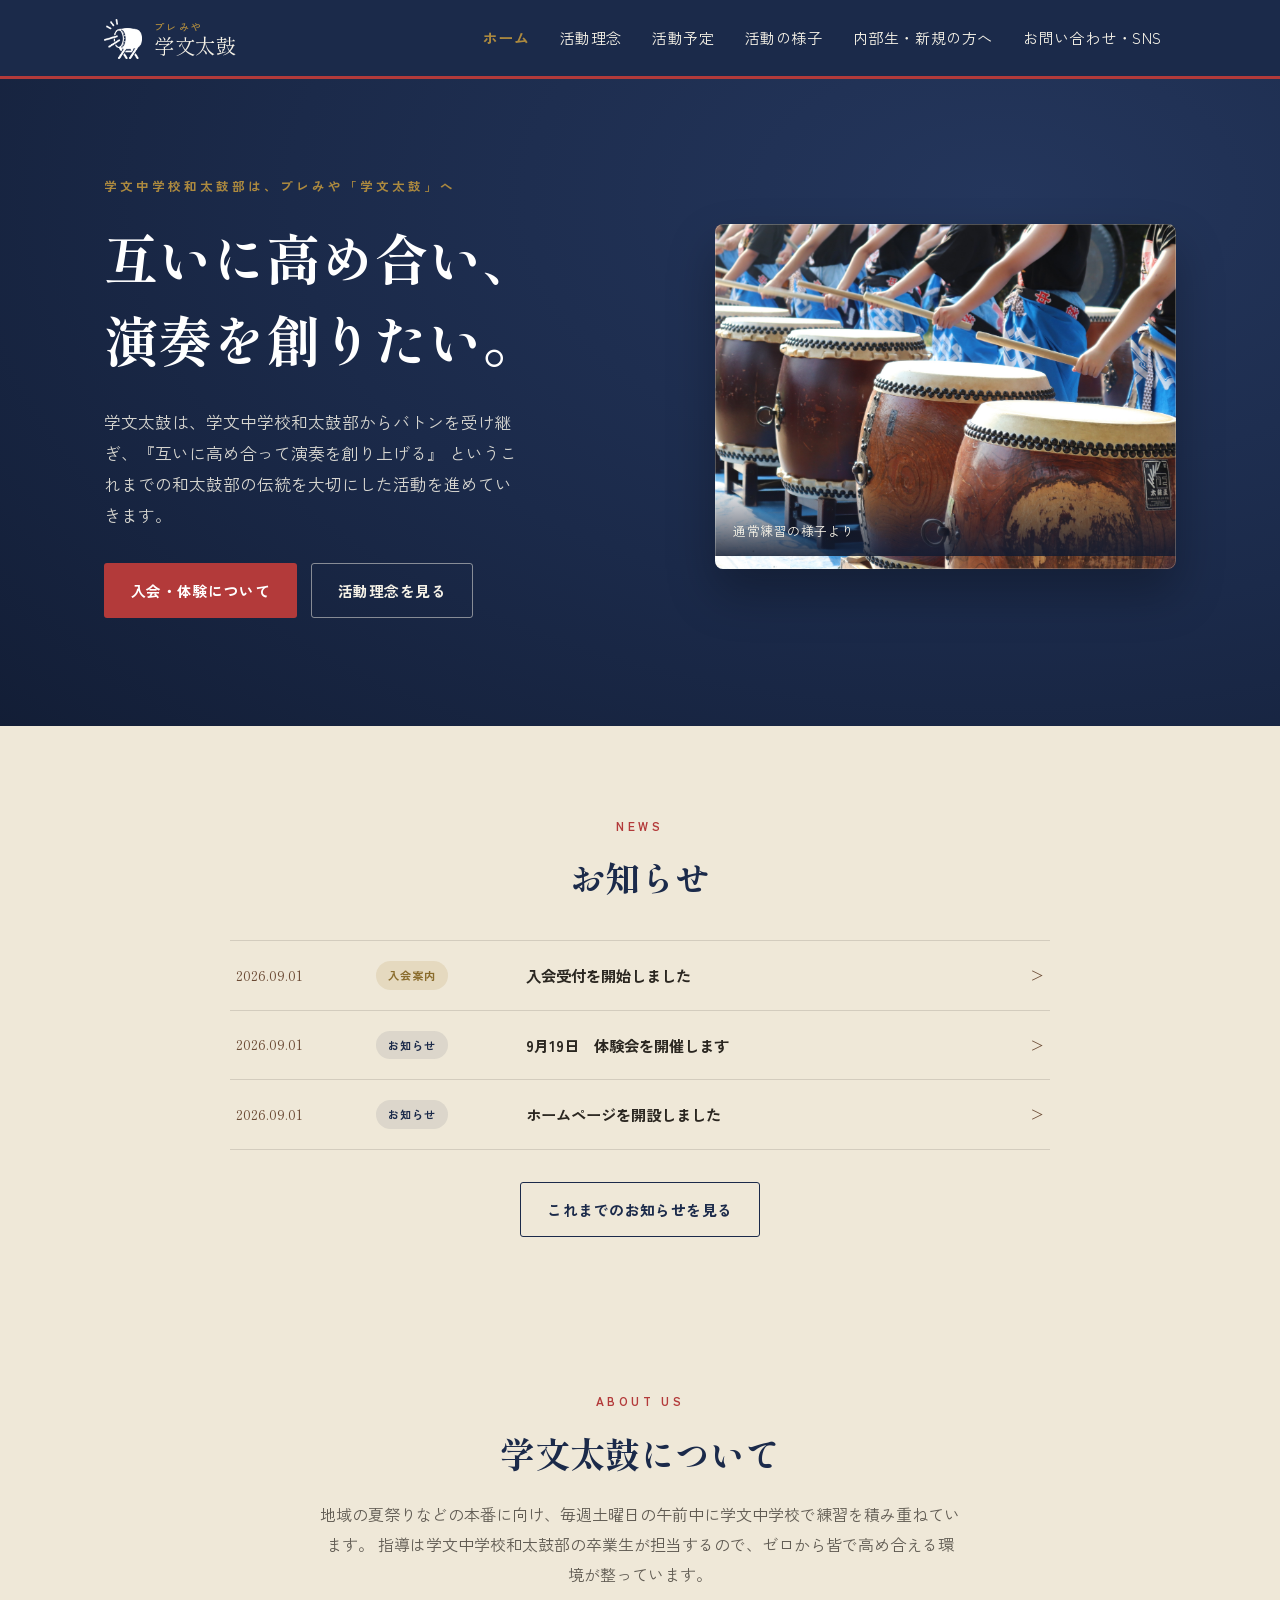
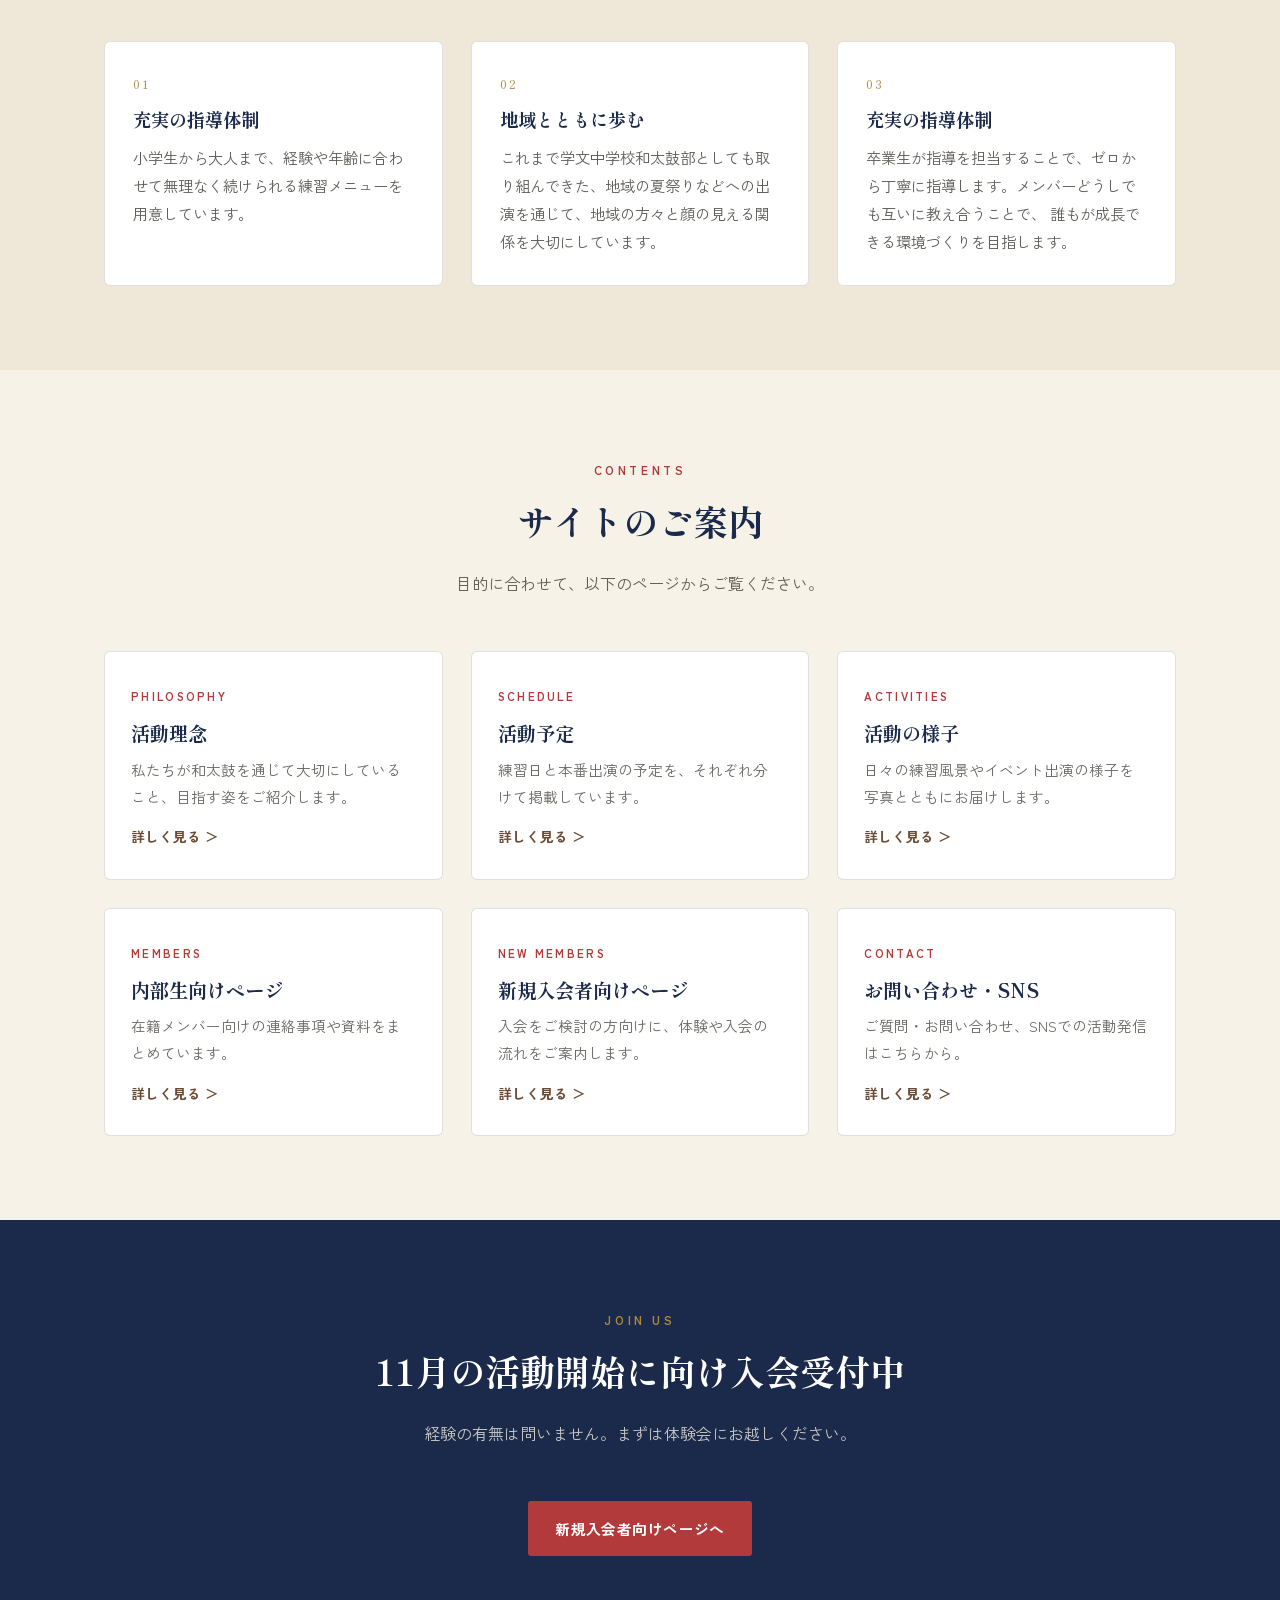
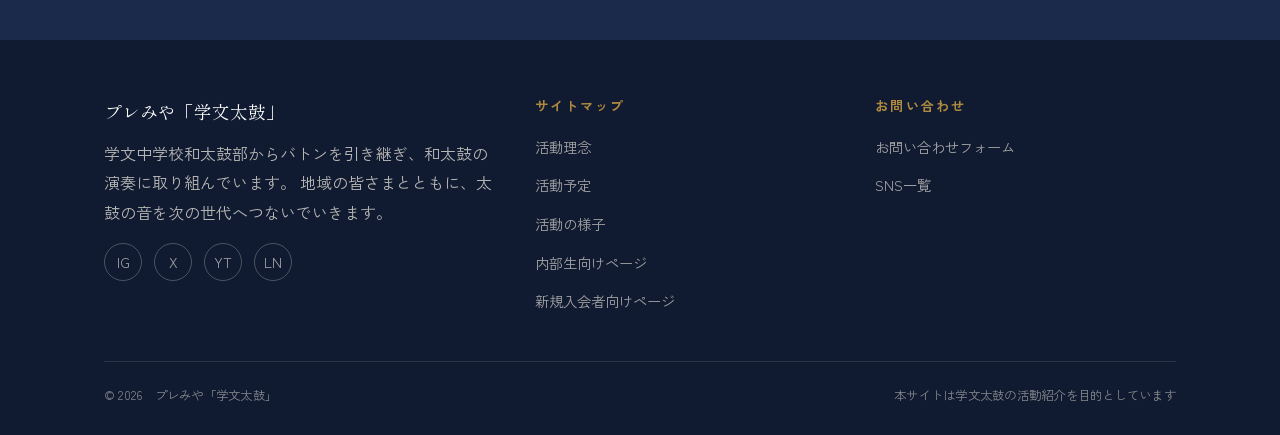
==== index.html @ c09a74b1 "Update and rename index (3).html to index.html" ====
<!DOCTYPE html>
<html lang="ja">
<head>
<meta charset="UTF-8">
<meta name="viewport" content="width=device-width, initial-scale=1.0">
<title>プレみや「学文太鼓」｜地域で受け継ぐ、和太鼓の音</title>
<meta name="description" content="響-HIBIKI-は、部活動の地域移行をきっかけに生まれた和太鼓団体です。年齢を問わず、地域のみなさんと共に太鼓の音を響かせています。">
<link rel="preconnect" href="https://fonts.googleapis.com">
<link rel="preconnect" href="https://fonts.gstatic.com" crossorigin>
<link href="https://fonts.googleapis.com/css2?family=Shippori+Mincho:wght@500;700;800&family=Zen+Kaku+Gothic+New:wght@400;500;700;900&display=swap" rel="stylesheet">
<link rel="stylesheet" href="style.css">
</head>
<body>

<header class="site-header">
  <div class="wrap">
    <a href="index.html" class="brand">
      <span class="mark">
        <img src="和太鼓.png" alt="学文太鼓 ロゴ" width="40" height="40">
      </span>
      <span class="brand-text"><small>プレみや</small>学文太鼓</span>
    </a>
 

    <button class="nav-toggle" aria-label="メニューを開く" aria-expanded="false" aria-controls="mainNav">
      <span></span>
    </button>

    <nav class="main-nav" id="mainNav" aria-label="グローバルナビゲーション">
      <ul>
        <li><a href="index.html" aria-current="page">ホーム</a></li>
        <li><a href="philosophy.html">活動理念</a></li>
        <li><a href="schedule.html">活動予定</a></li>
        <li><a href="activities.html">活動の様子</a></li>
        <li class="has-dropdown">
          <a href="#">内部生・新規の方へ</a>
          <ul class="dropdown">
            <li><a href="members.html">内部生向けページ</a></li>
            <li><a href="newcomers.html">新規入会者向けページ</a></li>
          </ul>
        </li>
        <li><a href="contact.html">お問い合わせ・SNS</a></li>
      </ul>
    </nav>
  </div>
</header>

<main>

  <section class="hero">
    <div class="wrap">
       <div class="hero-grid">
        <div class="hero-copy">
      <p class="hero-eyebrow">学文中学校和太鼓部は、プレみや「学文太鼓」へ</p>
      <h1>互いに高め合い、<br>演奏を創りたい。</h1>
      <p class="lead">学文太鼓は、学文中学校和太鼓部からバトンを受け継ぎ、『互いに高め合って演奏を創り上げる』
                      というこれまでの和太鼓部の伝統を大切にした活動を進めていきます。</p>
      <div class="hero-actions">
        <a href="newcomers.html" class="btn btn-primary">入会・体験について</a>
        <a href="philosophy.html" class="btn btn-ghost">活動理念を見る</a>
      </div>
    </div>
    <div class="hero-media">
          <img src="Drum_stage.JPG" alt="太鼓を打つメンバーの様子">
          <p class="caption">通常練習の様子より</p>
        </div>
       </div>
    </div>
  </section>

   <section class="section" style="padding-bottom:64px;">
    <div class="wrap">
      <div class="section-head" style="margin-bottom:36px;">
        <span class="eyebrow">NEWS</span>
        <h2>お知らせ</h2>
      </div>
 
      <div class="news-list">
        <a class="news-item" href="newcomers.html">
          <time datetime="2026-09-01">2026.09.01</time>
          <span class="news-tag is-recruit">入会案内</span>
          <h3>入会受付を開始しました</h3>
          <span class="arrow">＞</span>
        </a>
        <a class="news-item" href="schedule.html">
          <time datetime="2026-09-01">2026.09.01</time>
          <span class="news-tag is-info">お知らせ</span>
          <h3>9月19日　体験会を開催します</h3>
          <span class="arrow">＞</span>
        </a>
        <a class="news-item" href="index.html">
          <time datetime="2026-09-01">2026.09.01</time>
          <span class="news-tag is-info">お知らせ</span>
          <h3>ホームページを開設しました</h3>
          <span class="arrow">＞</span>
        </a>
      </div>
 
      <div class="news-more">
        <a href="activities.html" class="btn btn-dark">これまでのお知らせを見る</a>
      </div>
    </div>
  </section>

  <section class="section">
    <div class="wrap">
      <div class="section-head">
        <span class="eyebrow">ABOUT US</span>
        <h2>学文太鼓について</h2>
        <p>地域の夏祭りなどの本番に向け、毎週土曜日の午前中に学文中学校で練習を積み重ねています。
          指導は学文中学校和太鼓部の卒業生が担当するので、ゼロから皆で高め合える環境が整っています。
        </p>
      </div>

      <div class="grid grid-3">
        <div class="card">
          <span class="num">01</span>
          <h3>充実の指導体制</h3>
          <p>小学生から大人まで、経験や年齢に合わせて無理なく続けられる練習メニューを用意しています。</p>
        </div>
        <div class="card">
          <span class="num">02</span>
          <h3>地域とともに歩む</h3>
          <p>これまで学文中学校和太鼓部としても取り組んできた、地域の夏祭りなどへの出演を通じて、地域の方々と顔の見える関係を大切にしています。</p>
        </div>
        <div class="card">
          <span class="num">03</span>
          <h3>充実の指導体制</h3>
          <p>卒業生が指導を担当することで、ゼロから丁寧に指導します。メンバーどうしでも互いに教え合うことで、
            誰もが成長できる環境づくりを目指します。
          </p>
        </div>
      </div>
    </div>
  </section>

  <section class="section section-alt">
    <div class="wrap">
      <div class="section-head">
        <span class="eyebrow">CONTENTS</span>
        <h2>サイトのご案内</h2>
        <p>目的に合わせて、以下のページからご覧ください。</p>
      </div>

      <div class="grid grid-3">
        <a class="link-card" href="philosophy.html">
          <span class="tag">PHILOSOPHY</span>
          <h3>活動理念</h3>
          <p>私たちが和太鼓を通じて大切にしていること、目指す姿をご紹介します。</p>
          <span class="arrow">詳しく見る ＞</span>
        </a>
        <a class="link-card" href="schedule.html">
          <span class="tag">SCHEDULE</span>
          <h3>活動予定</h3>
          <p>練習日と本番出演の予定を、それぞれ分けて掲載しています。</p>
          <span class="arrow">詳しく見る ＞</span>
        </a>
        <a class="link-card" href="activities.html">
          <span class="tag">ACTIVITIES</span>
          <h3>活動の様子</h3>
          <p>日々の練習風景やイベント出演の様子を写真とともにお届けします。</p>
          <span class="arrow">詳しく見る ＞</span>
        </a>
        <a class="link-card" href="members.html">
          <span class="tag">MEMBERS</span>
          <h3>内部生向けページ</h3>
          <p>在籍メンバー向けの連絡事項や資料をまとめています。</p>
          <span class="arrow">詳しく見る ＞</span>
        </a>
        <a class="link-card" href="newcomers.html">
          <span class="tag">NEW MEMBERS</span>
          <h3>新規入会者向けページ</h3>
          <p>入会をご検討の方向けに、体験や入会の流れをご案内します。</p>
          <span class="arrow">詳しく見る ＞</span>
        </a>
        <a class="link-card" href="contact.html">
          <span class="tag">CONTACT</span>
          <h3>お問い合わせ・SNS</h3>
          <p>ご質問・お問い合わせ、SNSでの活動発信はこちらから。</p>
          <span class="arrow">詳しく見る ＞</span>
        </a>
      </div>
    </div>
  </section>

  <section class="section section-indigo">
    <div class="wrap">
      <div class="section-head">
        <span class="eyebrow">JOIN US</span>
        <h2>11月の活動開始に向け入会受付中</h2>
        <p>経験の有無は問いません。まずは体験会にお越しください。</p>
      </div>
      <div style="text-align:center;">
        <a href="newcomers.html" class="btn btn-primary">新規入会者向けページへ</a>
      </div>
    </div>
  </section>

</main>

<footer class="site-footer">
  <div class="wrap">
    <div class="footer-grid">
      <div>
        <p class="footer-brand">プレみや「学文太鼓」</p>
        <p>学文中学校和太鼓部からバトンを引き継ぎ、和太鼓の演奏に取り組んでいます。
          地域の皆さまとともに、太鼓の音を次の世代へつないでいきます。</p>
        <div class="sns-row">
          <a href="contact.html" aria-label="Instagram">IG</a>
          <a href="contact.html" aria-label="X">X</a>
          <a href="contact.html" aria-label="YouTube">YT</a>
          <a href="contact.html" aria-label="LINE">LN</a>
        </div>
      </div>
      <div>
        <h4>サイトマップ</h4>
        <ul>
          <li><a href="philosophy.html">活動理念</a></li>
          <li><a href="schedule.html">活動予定</a></li>
          <li><a href="activities.html">活動の様子</a></li>
          <li><a href="members.html">内部生向けページ</a></li>
          <li><a href="newcomers.html">新規入会者向けページ</a></li>
        </ul>
      </div>
      <div>
        <h4>お問い合わせ</h4>
        <ul>
          <li><a href="contact.html">お問い合わせフォーム</a></li>
          <li><a href="contact.html">SNS一覧</a></li>
        </ul>
      </div>
    </div>
    <div class="copyright">
      <span>&copy; 2026　プレみや「学文太鼓」</span>
      <span>本サイトは学文太鼓の活動紹介を目的としています</span>
    </div>
  </div>
</footer>

<script src="main.js"></script>
</body>
</html>
---- style.css ----
/* ============================================================
   和太鼓団体 響-HIBIKI- / 共通スタイル
   Design tokens
============================================================ */
:root{
  --indigo:#1B2A4A;
  --indigo-deep:#101a30;
  --shu:#B33A3A;
  --shu-deep:#8f2c2c;
  --wood:#6B4A34;
  --paper:#EFE8D8;
  --paper-soft:#F6F2E7;
  --sumi:#2A2620;
  --gold:#AD8A3F;
  --line:rgba(42,38,32,0.14);

  --font-display:"Shippori Mincho", "Noto Serif JP", serif;
  --font-body:"Zen Kaku Gothic New", "Noto Sans JP", sans-serif;

  --radius:6px;
  --container:1120px;
}

@media (prefers-reduced-motion: reduce){
  *{animation-duration:0.001ms !important; animation-iteration-count:1 !important; transition-duration:0.001ms !important; scroll-behavior:auto !important;}
}

*,*::before,*::after{box-sizing:border-box;}
html{scroll-behavior:smooth;}
body{
  margin:0;
  background:var(--paper);
  color:var(--sumi);
  font-family:var(--font-body);
  font-weight:400;
  line-height:1.85;
  -webkit-font-smoothing:antialiased;
}
img{max-width:100%; display:block;}
a{color:inherit;}
h1,h2,h3,h4{
  font-family:var(--font-display);
  color:var(--indigo);
  line-height:1.5;
  margin:0 0 .6em;
  font-weight:700;
}
p{margin:0 0 1em;}
.wrap{max-width:var(--container); margin:0 auto; padding:0 24px;}

a:focus-visible,button:focus-visible,summary:focus-visible{
  outline:3px solid var(--gold);
  outline-offset:3px;
}

/* ---------- 同心円モチーフ(太鼓の皮/胴) ---------- */
.ring-motif{
  position:absolute;
  border-radius:50%;
  border:1px solid rgba(255,255,255,0.16);
  pointer-events:none;
}
.ring-motif.dark{border-color:rgba(27,42,74,0.10);}

/* ---------- ヘッダー / ナビ ---------- */
.site-header{
  position:sticky; top:0; z-index:100;
  background:var(--indigo);
  border-bottom:3px solid var(--shu);
}
.site-header .wrap{
  display:flex; align-items:center; justify-content:space-between;
  min-height:76px;
}
.brand{
  display:flex; align-items:center; gap:12px;
  text-decoration:none;
  color:var(--paper-soft);
}
.brand .mark{
  width:38px; height:38px; flex:none; position:relative;
}
.brand .mark svg{width:100%; height:100%;}
.brand-text{
  font-family:var(--font-display);
  font-size:1.28rem;
  letter-spacing:.03em;
  line-height:1.2;
}
.brand-text small{
  display:block;
  font-family:var(--font-body);
  font-size:.62rem;
  letter-spacing:.24em;
  color:var(--gold);
  font-weight:500;
  margin-top:2px;
}

.nav-toggle{
  display:none;
  background:none; border:1px solid rgba(246,242,231,0.35);
  border-radius:4px;
  width:44px; height:40px;
  position:relative;
  cursor:pointer;
}
.nav-toggle span,
.nav-toggle span::before,
.nav-toggle span::after{
  content:"";
  position:absolute; left:11px; right:11px;
  height:2px; background:var(--paper-soft);
  transition:transform .25s ease, opacity .25s ease;
}
.nav-toggle span{top:19px;}
.nav-toggle span::before{top:-7px;}
.nav-toggle span::after{top:7px;}
.nav-toggle[aria-expanded="true"] span{background:transparent;}
.nav-toggle[aria-expanded="true"] span::before{transform:translateY(7px) rotate(45deg);}
.nav-toggle[aria-expanded="true"] span::after{transform:translateY(-7px) rotate(-45deg);}

.main-nav ul{
  list-style:none; display:flex; gap:2px;
  margin:0; padding:0;
}
.main-nav a{
  display:block;
  text-decoration:none;
  color:var(--paper-soft);
  font-size:.94rem;
  letter-spacing:.04em;
  padding:10px 14px;
  border-radius:4px;
  transition:background .2s ease, color .2s ease;
  white-space:nowrap;
}
.main-nav a:hover{background:rgba(246,242,231,0.12);}
.main-nav a[aria-current="page"]{color:var(--gold); font-weight:700;}

.has-dropdown{position:relative;}
.dropdown{
  list-style:none; margin:0; padding:6px;
  position:absolute; top:calc(100% + 6px); left:0;
  background:var(--indigo-deep);
  border:1px solid rgba(246,242,231,0.16);
  border-radius:6px;
  min-width:200px;
  opacity:0; visibility:hidden; transform:translateY(-6px);
  transition:opacity .18s ease, transform .18s ease, visibility .18s ease;
  box-shadow:0 14px 28px rgba(0,0,0,.28);
}
.has-dropdown:hover .dropdown,
.has-dropdown:focus-within .dropdown{
  opacity:1; visibility:visible; transform:translateY(0);
}
.dropdown a{font-size:.88rem; padding:9px 12px;}

/* ---------- Hero ---------- */
.hero{
  position:relative;
  overflow:hidden;
  background:radial-gradient(120% 140% at 78% 18%, #24365c 0%, var(--indigo) 46%, var(--indigo-deep) 100%);
  color:var(--paper-soft);
  padding:96px 0 108px;
}
.hero .wrap{position:relative; z-index:2;}
.hero-grid{
  display:grid;
  grid-template-columns:1.1fr 0.9fr;
  gap:48px;
  align-items:center;
}
.hero-media{
  position:relative;
  border-radius:8px;
  overflow:hidden;
  aspect-ratio:4/3;
  box-shadow:0 24px 48px rgba(0,0,0,0.28);
}
.hero-media img{width:100%; height:100%; object-fit:cover;}
.hero-media::after{
  content:"";
  position:absolute; inset:0;
  border:1px solid rgba(246,242,231,0.25);
  border-radius:8px;
  pointer-events:none;
}
.hero-media .caption{
  position:absolute; left:0; right:0; bottom:0;
  background:linear-gradient(0deg, rgba(16,26,48,0.85), rgba(16,26,48,0));
  color:var(--paper-soft);
  font-size:.8rem; letter-spacing:.04em;
  padding:34px 18px 14px;
}
.hero .rings{right:-260px; top:-140px;}
.hero .rings{position:absolute; right:-120px; top:-140px; z-index:1; opacity:.9;}
.hero-eyebrow{
  font-size:.78rem; letter-spacing:.32em; color:var(--gold);
  margin-bottom:18px; font-weight:600;
}
.hero h1{
  color:#fff;
  font-size:clamp(2.1rem, 5vw, 3.4rem);
  max-width:16ch;
  margin-bottom:.5em;
}
.hero p.lead{
  max-width:46ch; color:rgba(246,242,231,0.86);
  font-size:1.05rem;
}
.hero-actions{display:flex; gap:14px; flex-wrap:wrap; margin-top:32px;}
 
.btn{
  display:inline-block;
  font-family:var(--font-body);
  font-weight:700;
  font-size:.92rem;
  letter-spacing:.03em;
  padding:13px 26px;
  border-radius:3px;
  text-decoration:none;
  border:1.5px solid transparent;
  transition:transform .18s ease, background .2s ease, border-color .2s ease, color .2s ease;
}
.btn:hover{transform:translateY(-2px);}
.btn-primary{background:var(--shu); color:#fff;}
.btn-primary:hover{background:var(--shu-deep);}
.btn-ghost{border-color:rgba(246,242,231,0.5); color:var(--paper-soft);}
.btn-ghost:hover{background:rgba(246,242,231,0.12);}
.btn-dark{border-color:var(--indigo); color:var(--indigo);}
.btn-dark:hover{background:var(--indigo); color:#fff;}

/* ---------- セクション共通 ---------- */
.section{padding:84px 0;}
.section-alt{background:var(--paper-soft);}
.section-indigo{background:var(--indigo); color:var(--paper-soft);}
.section-indigo h2,.section-indigo h3{color:#fff;}

.section-head{max-width:640px; margin:0 auto 52px; text-align:center;}
.section-head .eyebrow{
  display:inline-block;
  font-size:.75rem; letter-spacing:.3em; color:var(--shu);
  font-weight:700; margin-bottom:14px;
}
.section-indigo .section-head .eyebrow{color:var(--gold);}
.section-head h2{font-size:clamp(1.6rem,3.4vw,2.2rem);}
.section-head p{color:rgba(42,38,32,0.72);}
.section-indigo .section-head p{color:rgba(246,242,231,0.78);}

.divider{
  display:flex; align-items:center; justify-content:center; gap:14px;
  margin:0 auto 52px; max-width:220px;
}
.divider::before,.divider::after{content:""; flex:1; height:1px; background:var(--line);}
.divider .dot{width:9px; height:9px; border-radius:50%; border:1.5px solid var(--shu);}

/* ---------- カード群 ---------- */
.grid{display:grid; gap:28px;}
.grid-3{grid-template-columns:repeat(3,1fr);}
.grid-2{grid-template-columns:repeat(2,1fr);}

.card{
  background:#fff;
  border:1px solid var(--line);
  border-radius:var(--radius);
  padding:30px 28px;
  position:relative;
}
.card .num{
  font-family:var(--font-display);
  font-size:.8rem; color:var(--gold);
  letter-spacing:.15em;
  margin-bottom:10px; display:block;
}
.card h3{font-size:1.15rem; margin-bottom:.5em;}
.card p{color:rgba(42,38,32,0.75); font-size:.95rem; margin-bottom:0;}

.link-card{
  display:block;
  background:#fff;
  border:1px solid var(--line);
  border-radius:var(--radius);
  padding:28px 26px;
  text-decoration:none;
  transition:border-color .2s ease, transform .2s ease, box-shadow .2s ease;
}
.link-card:hover{border-color:var(--shu); transform:translateY(-3px); box-shadow:0 16px 30px rgba(27,42,74,0.08);}
.link-card .tag{font-size:.72rem; letter-spacing:.2em; color:var(--shu); font-weight:700;}
.link-card h3{margin:.5em 0 .4em; color:var(--indigo); font-size:1.2rem;}
.link-card p{color:rgba(42,38,32,0.7); font-size:.92rem; margin-bottom:0;}
.link-card .arrow{display:inline-block; margin-top:14px; font-size:.85rem; color:var(--wood); font-weight:700;}

/* ---------- フッター ---------- */
.site-footer{
  background:var(--indigo-deep);
  color:rgba(246,242,231,0.72);
  padding:56px 0 28px;
}
.footer-grid{
  display:grid; grid-template-columns:1.3fr 1fr 1fr; gap:40px;
  padding-bottom:36px; border-bottom:1px solid rgba(246,242,231,0.12);
}
.footer-grid h4{color:var(--gold); font-family:var(--font-body); font-size:.82rem; letter-spacing:.16em; margin-bottom:16px;}
.footer-grid ul{list-style:none; margin:0; padding:0;}
.footer-grid li{margin-bottom:9px;}
.footer-grid a{text-decoration:none; font-size:.9rem; opacity:.88;}
.footer-grid a:hover{opacity:1; color:#fff;}
.footer-brand{font-family:var(--font-display); color:#fff; font-size:1.1rem; margin-bottom:10px;}
.sns-row{display:flex; gap:12px; margin-top:16px;}
.sns-row a{
  width:38px; height:38px; border-radius:50%;
  border:1px solid rgba(246,242,231,0.3);
  display:flex; align-items:center; justify-content:center;
  text-decoration:none;
}
.sns-row a:hover{border-color:var(--gold); color:var(--gold);}
.copyright{
  padding-top:22px; font-size:.78rem; letter-spacing:.02em; color:rgba(246,242,231,0.5);
  display:flex; justify-content:space-between; flex-wrap:wrap; gap:8px;
}

/* ---------- ページヘッダー(下層ページ用) ---------- */
.page-hero{
  background:linear-gradient(160deg, var(--indigo) 0%, var(--indigo-deep) 100%);
  color:#fff; padding:64px 0 56px; position:relative; overflow:hidden;
}
.page-hero .eyebrow{color:var(--gold); font-size:.78rem; letter-spacing:.3em; font-weight:700; margin-bottom:14px;}
.page-hero h1{color:#fff; font-size:clamp(1.9rem,4vw,2.6rem); margin-bottom:.4em;}
.page-hero p{color:rgba(246,242,231,0.82); max-width:52ch; margin-bottom:0;}
.breadcrumb{font-size:.8rem; color:rgba(246,242,231,0.6); margin-bottom:18px;}
.breadcrumb a{text-decoration:none; color:inherit;}
.breadcrumb a:hover{color:#fff;}

/* ---------- タブ (活動予定) ---------- */
.tabs{display:flex; gap:10px; justify-content:center; margin-bottom:40px; flex-wrap:wrap;}
.tab-btn{
  background:#fff; border:1.5px solid var(--line);
  padding:12px 26px; border-radius:30px;
  font-family:var(--font-body); font-weight:700; font-size:.92rem;
  cursor:pointer; color:var(--indigo); transition:all .2s ease;
}
.tab-btn[aria-selected="true"]{background:var(--shu); border-color:var(--shu); color:#fff;}
.tab-panel{display:none;}
.tab-panel.is-active{display:block; animation:fadein .3s ease;}
@keyframes fadein{from{opacity:0; transform:translateY(6px);} to{opacity:1; transform:translateY(0);}}

.schedule-list{display:flex; flex-direction:column; gap:16px; max-width:760px; margin:0 auto;}
.schedule-item{
  display:grid; grid-template-columns:120px 1fr; gap:22px;
  background:#fff; border:1px solid var(--line); border-radius:var(--radius);
  padding:22px 26px;
}
.schedule-item .date{
  font-family:var(--font-display); color:var(--shu);
  border-right:1px solid var(--line); padding-right:20px;
}
.schedule-item .date .d{font-size:1.5rem; font-weight:700; display:block;}
.schedule-item .date .w{font-size:.78rem; color:var(--wood);}
.schedule-item h3{font-size:1.05rem; margin-bottom:.35em;}
.schedule-item .meta{font-size:.85rem; color:var(--wood); margin-bottom:.4em;}
.schedule-item .badge{
  display:inline-block; font-size:.7rem; letter-spacing:.1em;
  padding:3px 10px; border-radius:20px; margin-bottom:8px; font-weight:700;
}
.badge-practice{background:rgba(107,74,52,0.12); color:var(--wood);}
.badge-stage{background:rgba(179,58,58,0.12); color:var(--shu);}

/* ---------- ギャラリー(活動の様子) ---------- */
.gallery{display:grid; grid-template-columns:repeat(3,1fr); gap:20px;}
.gallery figure{
  margin:0; position:relative; border-radius:var(--radius); overflow:hidden;
  background:var(--wood); aspect-ratio:4/3;
}
.gallery figure img{width:100%; height:100%; object-fit:cover;}
.gallery figcaption{
  position:absolute; left:0; right:0; bottom:0;
  background:linear-gradient(0deg, rgba(16,26,48,0.88), rgba(16,26,48,0));
  color:#fff; padding:34px 16px 14px; font-size:.85rem;
}
.report{
  border-top:1px solid var(--line); padding:28px 0; display:grid;
  grid-template-columns:160px 1fr; gap:24px;
}
.report time{font-size:.82rem; color:var(--shu); font-weight:700; letter-spacing:.04em;}

/* ---------- お問い合わせ ---------- */
.contact-grid{display:grid; grid-template-columns:1fr 1fr; gap:48px; align-items:start;}
.form-field{margin-bottom:20px;}
.form-field label{display:block; font-size:.88rem; font-weight:700; margin-bottom:8px; color:var(--indigo);}
.form-field input,.form-field select,.form-field textarea{
  width:100%; padding:12px 14px; border:1.5px solid var(--line); border-radius:4px;
  font-family:var(--font-body); font-size:.95rem; background:#fff; color:var(--sumi);
}
.form-field input:focus,.form-field select:focus,.form-field textarea:focus{
  outline:none; border-color:var(--shu);
}
.form-field .req{color:var(--shu); font-size:.75rem; margin-left:6px;}
.radio-row{display:flex; gap:18px; flex-wrap:wrap;}
.radio-row label{display:flex; align-items:center; gap:7px; font-weight:400; font-size:.92rem; color:var(--sumi);}

.sns-grid{display:grid; gap:16px;}
.sns-card{
  display:flex; align-items:center; gap:16px;
  background:#fff; border:1px solid var(--line); border-radius:var(--radius);
  padding:20px 22px; text-decoration:none;
}
.sns-card:hover{border-color:var(--shu);}
.sns-card .icon{
  width:46px; height:46px; border-radius:50%; background:var(--indigo);
  color:#fff; display:flex; align-items:center; justify-content:center; flex:none;
}
.sns-card h4{margin:0 0 3px; color:var(--indigo); font-size:1rem; font-family:var(--font-body); font-weight:700;}
.sns-card p{margin:0; font-size:.85rem; color:rgba(42,38,32,0.65);}

.info-box{
  background:var(--paper-soft); border:1px solid var(--line); border-radius:var(--radius);
  padding:24px 26px; margin-top:24px;
}
.info-box h4{color:var(--indigo); font-size:.95rem; margin-bottom:10px;}
.info-box dl{margin:0; display:grid; grid-template-columns:auto 1fr; gap:8px 16px; font-size:.9rem;}
.info-box dt{color:var(--wood); font-weight:700;}
.info-box dd{margin:0;}


/* ---------- ニュース欄 ---------- */
.news-list{
  max-width:820px; margin:0 auto;
  border-top:1px solid var(--line);
}
.news-item{
  display:grid;
  grid-template-columns:120px 130px 1fr 20px;
  align-items:center;
  gap:20px;
  padding:20px 6px;
  border-bottom:1px solid var(--line);
  text-decoration:none;
  color:var(--sumi);
  transition:background .2s ease, padding-left .2s ease;
}
.news-item:hover{background:rgba(179,58,58,0.05); padding-left:14px;}
.news-item time{
  font-family:var(--font-display);
  font-size:.85rem; color:var(--wood);
}
.news-tag{
  justify-self:start;
  display:inline-block;
  font-size:.7rem; letter-spacing:.08em; font-weight:700;
  padding:4px 12px; border-radius:20px;
  white-space:nowrap;
}
.news-tag.is-info{background:rgba(27,42,74,0.09); color:var(--indigo);}
.news-tag.is-stage{background:rgba(179,58,58,0.1); color:var(--shu);}
.news-tag.is-recruit{background:rgba(173,138,63,0.16); color:#8a6c2c;}
.news-item h3{
  font-family:var(--font-body); font-weight:700; color:var(--sumi);
  font-size:.96rem; margin:0;
}
.news-item .arrow{color:var(--wood); font-size:.9rem; justify-self:end;}
.news-more{text-align:center; margin-top:32px;}

/* ---------- お問い合わせ ---------- */
.contact-grid{display:grid; grid-template-columns:1fr 1fr; gap:48px; align-items:start;}
.form-field{margin-bottom:20px;}
.form-field label{display:block; font-size:.88rem; font-weight:700; margin-bottom:8px; color:var(--indigo);}
.form-field input,.form-field select,.form-field textarea{
  width:100%; padding:12px 14px; border:1.5px solid var(--line); border-radius:4px;
  font-family:var(--font-body); font-size:.95rem; background:#fff; color:var(--sumi);
}
.form-field input:focus,.form-field select:focus,.form-field textarea:focus{
  outline:none; border-color:var(--shu);
}
.form-field .req{color:var(--shu); font-size:.75rem; margin-left:6px;}
.radio-row{display:flex; gap:18px; flex-wrap:wrap;}
.radio-row label{display:flex; align-items:center; gap:7px; font-weight:400; font-size:.92rem; color:var(--sumi);}

.sns-grid{display:grid; gap:16px;}
.sns-card{
  display:flex; align-items:center; gap:16px;
  background:#fff; border:1px solid var(--line); border-radius:var(--radius);
  padding:20px 22px; text-decoration:none;
}
.sns-card:hover{border-color:var(--shu);}
.sns-card .icon{
  width:46px; height:46px; border-radius:50%; background:var(--indigo);
  color:#fff; display:flex; align-items:center; justify-content:center; flex:none;
}
.sns-card h4{margin:0 0 3px; color:var(--indigo); font-size:1rem; font-family:var(--font-body); font-weight:700;}
.sns-card p{margin:0; font-size:.85rem; color:rgba(42,38,32,0.65);}

.info-box{
  background:var(--paper-soft); border:1px solid var(--line); border-radius:var(--radius);
  padding:24px 26px; margin-top:24px;
}
.info-box h4{color:var(--indigo); font-size:.95rem; margin-bottom:10px;}
.info-box dl{margin:0; display:grid; grid-template-columns:auto 1fr; gap:8px 16px; font-size:.9rem;}
.info-box dt{color:var(--wood); font-weight:700;}
.info-box dd{margin:0;}

/* ---------- ステップ(入会の流れ) ---------- */
.step-list{
  max-width:760px; margin:0 auto;
  display:flex; flex-direction:column;
}
.step-item{
  display:grid; grid-template-columns:56px 1fr; gap:22px;
  padding:26px 0;
  position:relative;
}
.step-item:not(:last-child)::after{
  content:"";
  position:absolute; left:27px; top:66px; bottom:-6px;
  width:1px; background:var(--line);
}
.step-num{
  width:54px; height:54px; border-radius:50%;
  background:var(--indigo); color:#fff;
  display:flex; align-items:center; justify-content:center;
  font-family:var(--font-display); font-size:1.2rem; font-weight:700;
  flex:none; position:relative; z-index:1;
}
.step-item h3{font-size:1.1rem; margin-bottom:.4em;}
.step-item p{color:rgba(42,38,32,0.75); margin-bottom:0; font-size:.95rem;}
 
/* ---------- FAQ ---------- */
.faq-list{max-width:760px; margin:0 auto; display:flex; flex-direction:column; gap:12px;}
.faq-item{
  background:#fff; border:1px solid var(--line); border-radius:var(--radius);
  overflow:hidden;
}
.faq-item summary{
  list-style:none; cursor:pointer;
  padding:20px 52px 20px 24px;
  font-weight:700; color:var(--indigo);
  position:relative;
  font-size:.98rem;
}
.faq-item summary::-webkit-details-marker{display:none;}
.faq-item summary::before{
  content:"Q";
  color:var(--shu); font-family:var(--font-display); font-weight:700;
  margin-right:10px;
}
.faq-item summary::after{
  content:"+";
  position:absolute; right:22px; top:50%; transform:translateY(-50%);
  font-size:1.3rem; color:var(--wood); font-weight:400;
  transition:transform .2s ease;
}
.faq-item[open] summary::after{transform:translateY(-50%) rotate(45deg);}
.faq-item .faq-a{
  padding:0 24px 22px 24px;
  color:rgba(42,38,32,0.78);
  font-size:.92rem;
}
.faq-item .faq-a::before{content:"A"; color:var(--wood); font-family:var(--font-display); font-weight:700; margin-right:10px;}
 
/* ---------- Googleフォーム埋め込み ---------- */
.form-embed-wrap{
  max-width:760px; margin:0 auto;
  background:#fff; border:1px solid var(--line); border-radius:8px;
  padding:8px; overflow:hidden;
}
.form-embed{
  position:relative; width:100%;
  height:1250px;
}
.form-embed iframe{
  position:absolute; inset:0;
  width:100%; height:100%; border:0;
}
.form-fallback{
  text-align:center; margin-top:18px; font-size:.88rem; color:var(--wood);
}
 
/* ---------- お問い合わせ ---------- */
.contact-grid{display:grid; grid-template-columns:1fr 1fr; gap:48px; align-items:start;}
.form-field{margin-bottom:20px;}
.form-field label{display:block; font-size:.88rem; font-weight:700; margin-bottom:8px; color:var(--indigo);}
.form-field input,.form-field select,.form-field textarea{
  width:100%; padding:12px 14px; border:1.5px solid var(--line); border-radius:4px;
  font-family:var(--font-body); font-size:.95rem; background:#fff; color:var(--sumi);
}
.form-field input:focus,.form-field select:focus,.form-field textarea:focus{
  outline:none; border-color:var(--shu);
}
.form-field .req{color:var(--shu); font-size:.75rem; margin-left:6px;}
.radio-row{display:flex; gap:18px; flex-wrap:wrap;}
.radio-row label{display:flex; align-items:center; gap:7px; font-weight:400; font-size:.92rem; color:var(--sumi);}
 
.sns-grid{display:grid; gap:16px;}
.sns-card{
  display:flex; align-items:center; gap:16px;
  background:#fff; border:1px solid var(--line); border-radius:var(--radius);
  padding:20px 22px; text-decoration:none;
}
.sns-card:hover{border-color:var(--shu);}
.sns-card .icon{
  width:46px; height:46px; border-radius:50%; background:var(--indigo);
  color:#fff; display:flex; align-items:center; justify-content:center; flex:none;
}
.sns-card h4{margin:0 0 3px; color:var(--indigo); font-size:1rem; font-family:var(--font-body); font-weight:700;}
.sns-card p{margin:0; font-size:.85rem; color:rgba(42,38,32,0.65);}
 
.info-box{
  background:var(--paper-soft); border:1px solid var(--line); border-radius:var(--radius);
  padding:24px 26px; margin-top:24px;
}
.info-box h4{color:var(--indigo); font-size:.95rem; margin-bottom:10px;}
.info-box dl{margin:0; display:grid; grid-template-columns:auto 1fr; gap:8px 16px; font-size:.9rem;}
.info-box dt{color:var(--wood); font-weight:700;}
.info-box dd{margin:0;}
 
/* ---------- ゲートページ(内部生/新規向け入口) ---------- */
.gate-grid{display:grid; grid-template-columns:1fr 1fr; gap:32px;}
.gate-card{
  background:#fff; border:1px solid var(--line); border-radius:8px;
  padding:44px 34px; text-align:center; text-decoration:none; position:relative;
  overflow:hidden;
}
.gate-card:hover{border-color:var(--shu);}
.gate-card .icon-wrap{
  width:74px; height:74px; margin:0 auto 22px; border-radius:50%;
  background:var(--indigo); color:#fff; display:flex; align-items:center; justify-content:center;
}
.gate-card h3{font-size:1.3rem; margin-bottom:.4em;}
.gate-card p{color:rgba(42,38,32,0.7); font-size:.92rem;}
.gate-card .btn{margin-top:20px;}
 
/* ---------- 準備中ページ ---------- */
.placeholder-box{
  border:2px dashed var(--line); border-radius:10px;
  padding:60px 30px; text-align:center; color:var(--wood);
  max-width:640px; margin:0 auto;
}

/* ---------- ゲートページ(内部生/新規向け入口) ---------- */
.gate-grid{display:grid; grid-template-columns:1fr 1fr; gap:32px;}
.gate-card{
  background:#fff; border:1px solid var(--line); border-radius:8px;
  padding:44px 34px; text-align:center; text-decoration:none; position:relative;
  overflow:hidden;
}
.gate-card:hover{border-color:var(--shu);}
.gate-card .icon-wrap{
  width:74px; height:74px; margin:0 auto 22px; border-radius:50%;
  background:var(--indigo); color:#fff; display:flex; align-items:center; justify-content:center;
}
.gate-card h3{font-size:1.3rem; margin-bottom:.4em;}
.gate-card p{color:rgba(42,38,32,0.7); font-size:.92rem;}
.gate-card .btn{margin-top:20px;}

/* ---------- 準備中ページ ---------- */
.placeholder-box{
  border:2px dashed var(--line); border-radius:10px;
  padding:60px 30px; text-align:center; color:var(--wood);
  max-width:640px; margin:0 auto;
}

/* ============================================================
   レスポンシブ
============================================================ */
@media (max-width:900px){
  .grid-3{grid-template-columns:1fr 1fr;}
  .footer-grid{grid-template-columns:1fr 1fr;}
  .gallery{grid-template-columns:repeat(2,1fr);}
  .contact-grid{grid-template-columns:1fr;}
  .gate-grid{grid-template-columns:1fr;}
}

@media (max-width:760px){
  .nav-toggle{display:block;}
  .main-nav{
    position:fixed; inset:76px 0 0 0; background:var(--indigo-deep);
    transform:translateX(100%); transition:transform .28s ease;
    overflow-y:auto; padding:20px 0 40px;
  }
  .main-nav.is-open{transform:translateX(0);}
  .main-nav ul{flex-direction:column; padding:0 24px;}
  .main-nav a{padding:16px 8px; border-bottom:1px solid rgba(246,242,231,0.1); border-radius:0;}
  .has-dropdown .dropdown{
    position:static; opacity:1; visibility:visible; transform:none;
    background:transparent; border:none; box-shadow:none; padding:0 0 0 14px; display:none;
  }
  .has-dropdown.is-open .dropdown{display:block;}
  .dropdown a{border-bottom:1px solid rgba(246,242,231,0.06); color:rgba(246,242,231,0.75);}

  .hero{padding:64px 0 72px;}
  .hero-actions{flex-direction:column; align-items:flex-start;}
  .section{padding:60px 0;}
  .grid-3,.grid-2{grid-template-columns:1fr;}
  .footer-grid{grid-template-columns:1fr; gap:28px;}
  .gallery{grid-template-columns:1fr 1fr;}
  .schedule-item{grid-template-columns:1fr;}
  .schedule-item .date{border-right:none; border-bottom:1px solid var(--line); padding-right:0; padding-bottom:12px; display:flex; align-items:baseline; gap:10px;}
  .report{grid-template-columns:1fr; gap:8px;}
  .copyright{flex-direction:column;}
}

@media (max-width:480px){
  .gallery{grid-template-columns:1fr;}
  .wrap{padding:0 18px;}
}
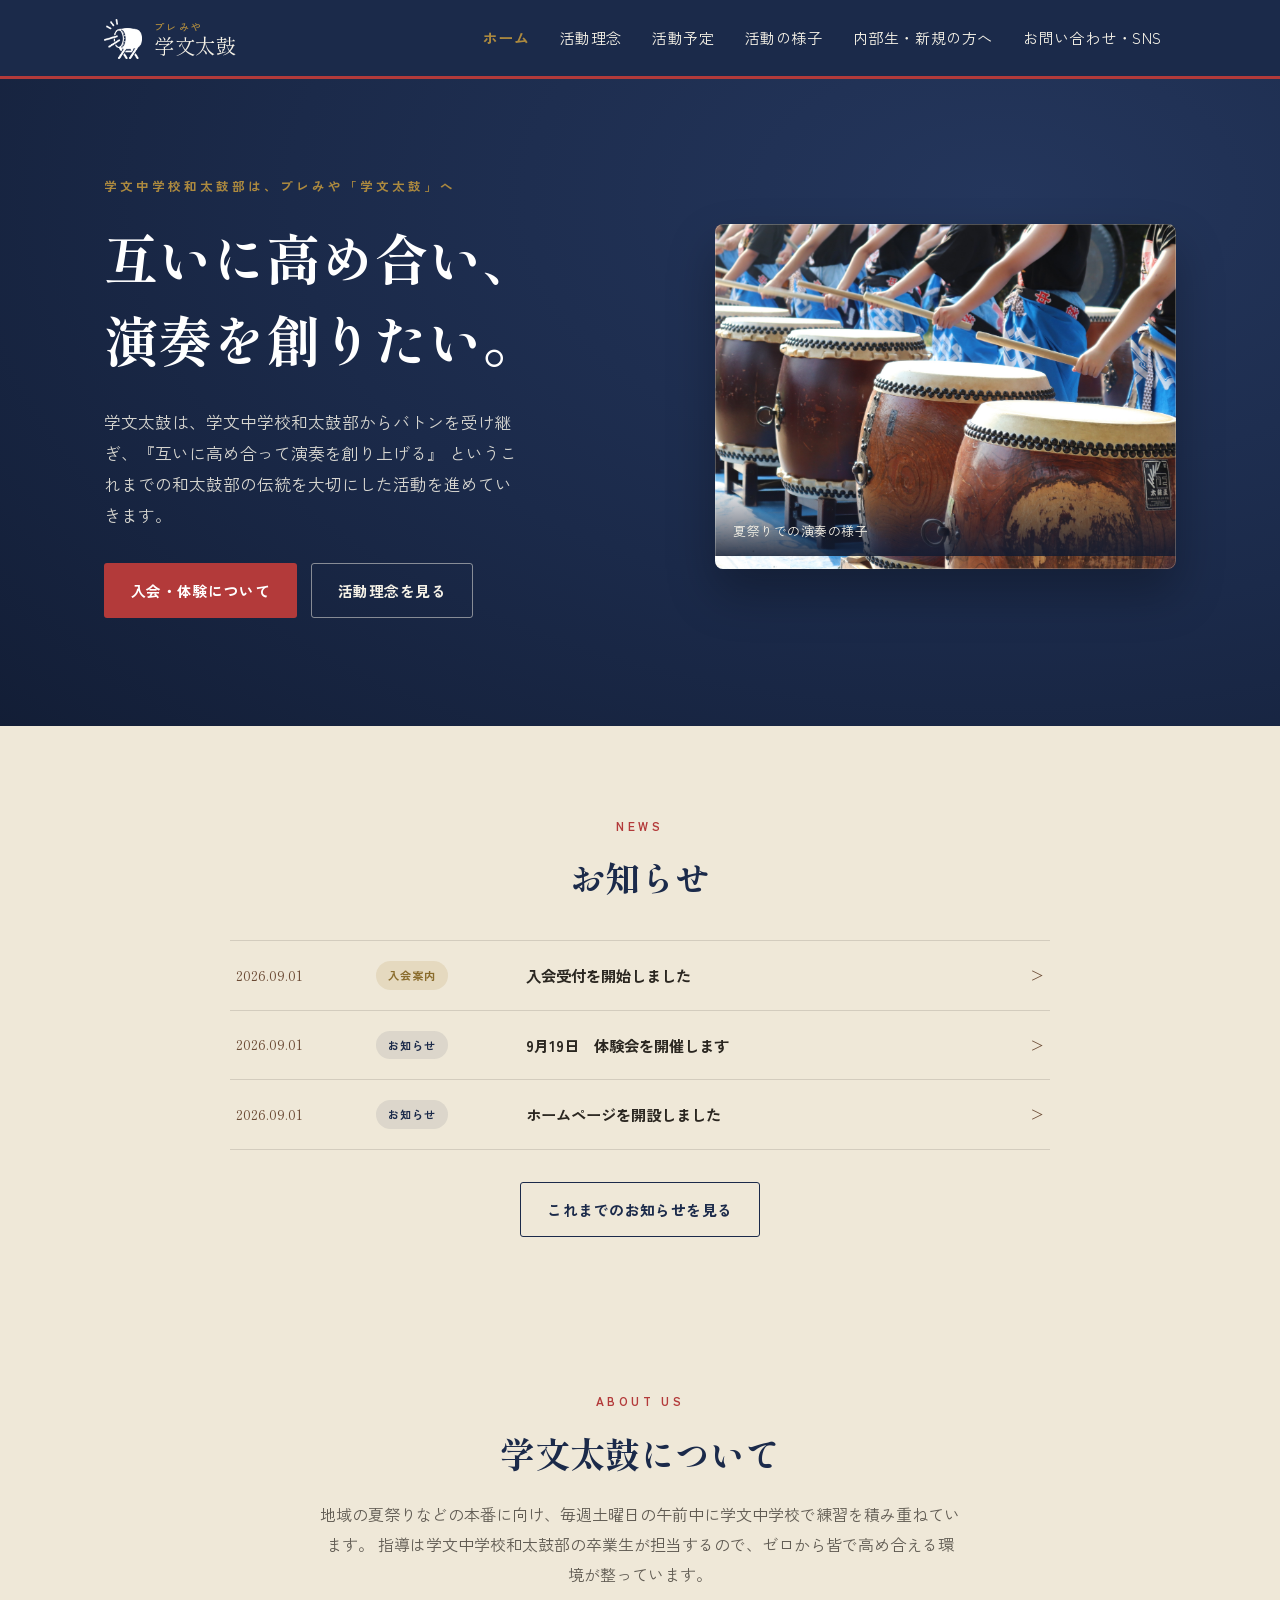
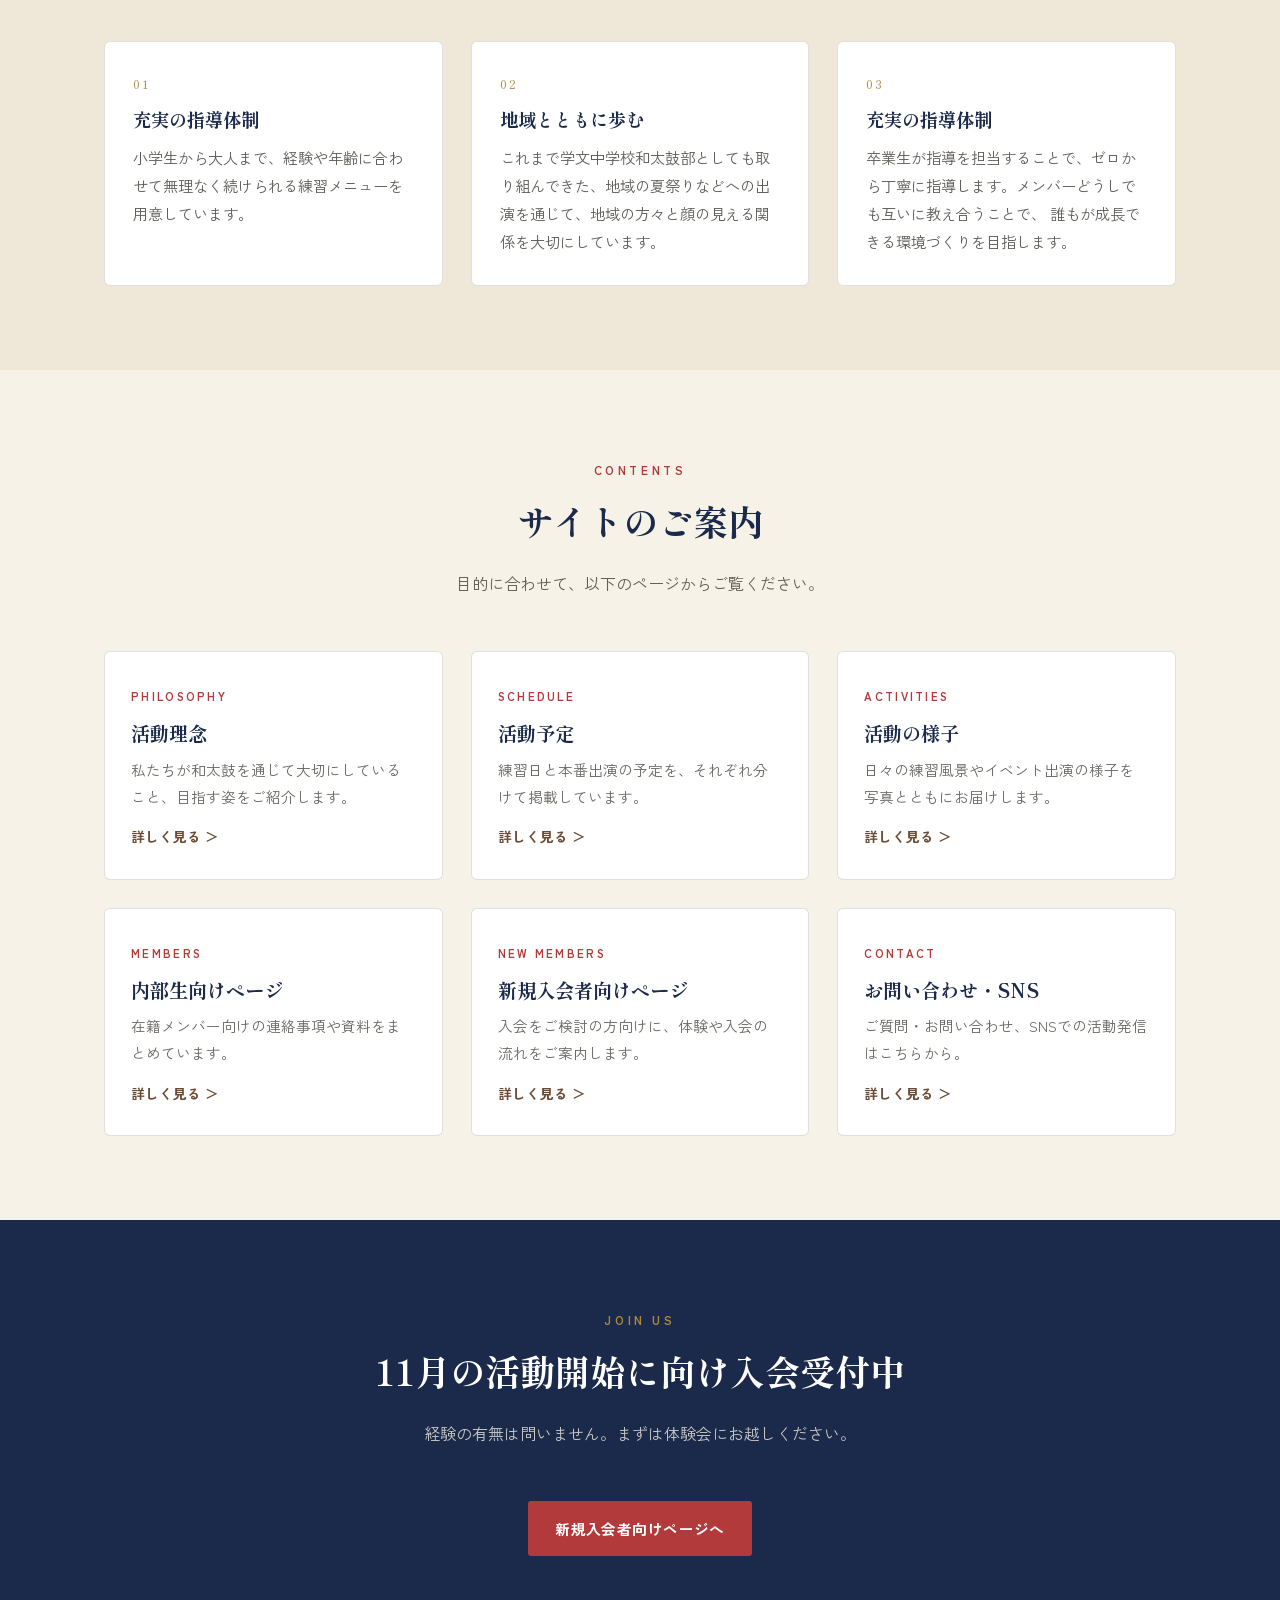
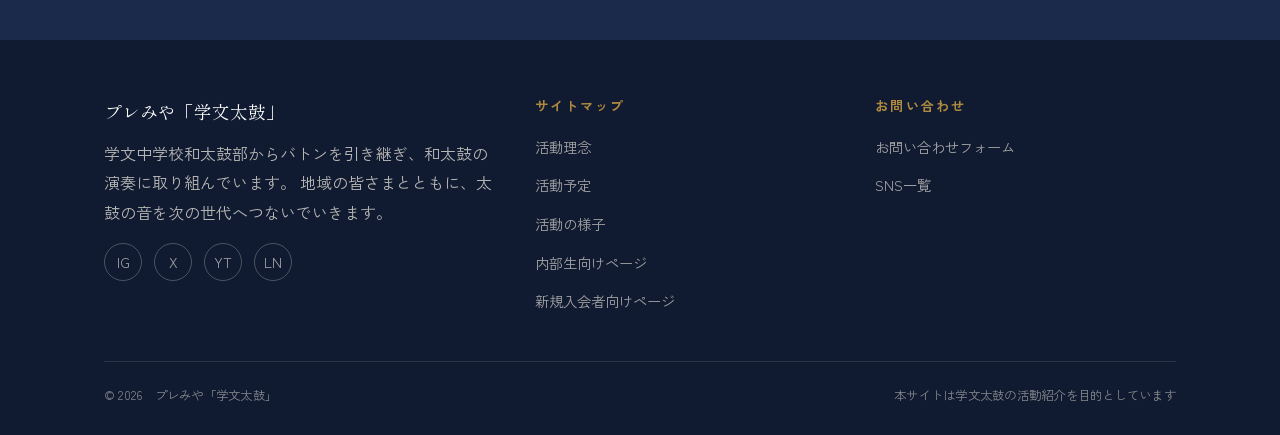
==== commit 0f8a1ea6: "Update index.html" ====
--- a/index.html
+++ b/index.html
@@ -62,7 +62,7 @@
     </div>
     <div class="hero-media">
           <img src="Drum_stage.JPG" alt="太鼓を打つメンバーの様子">
-          <p class="caption">通常練習の様子より</p>
+          <p class="caption">夏祭りでの演奏の様子</p>
         </div>
        </div>
     </div>
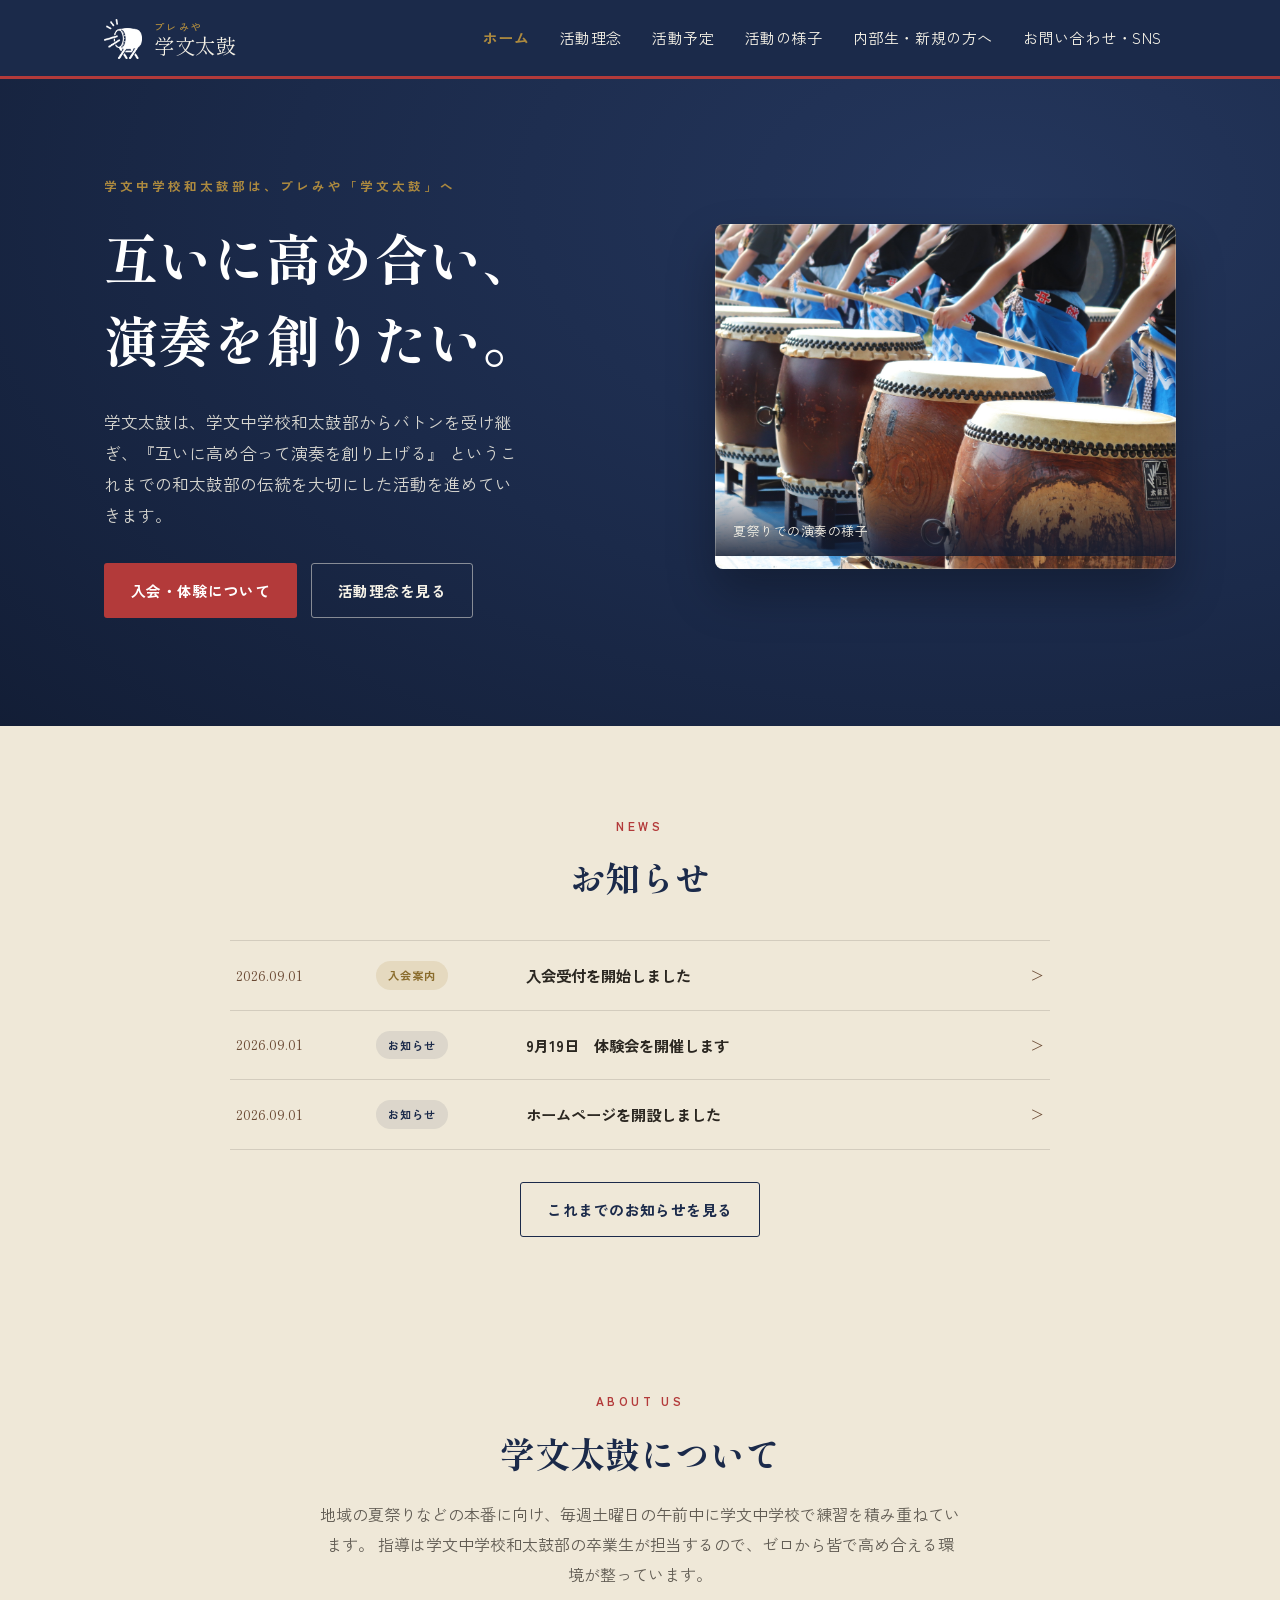
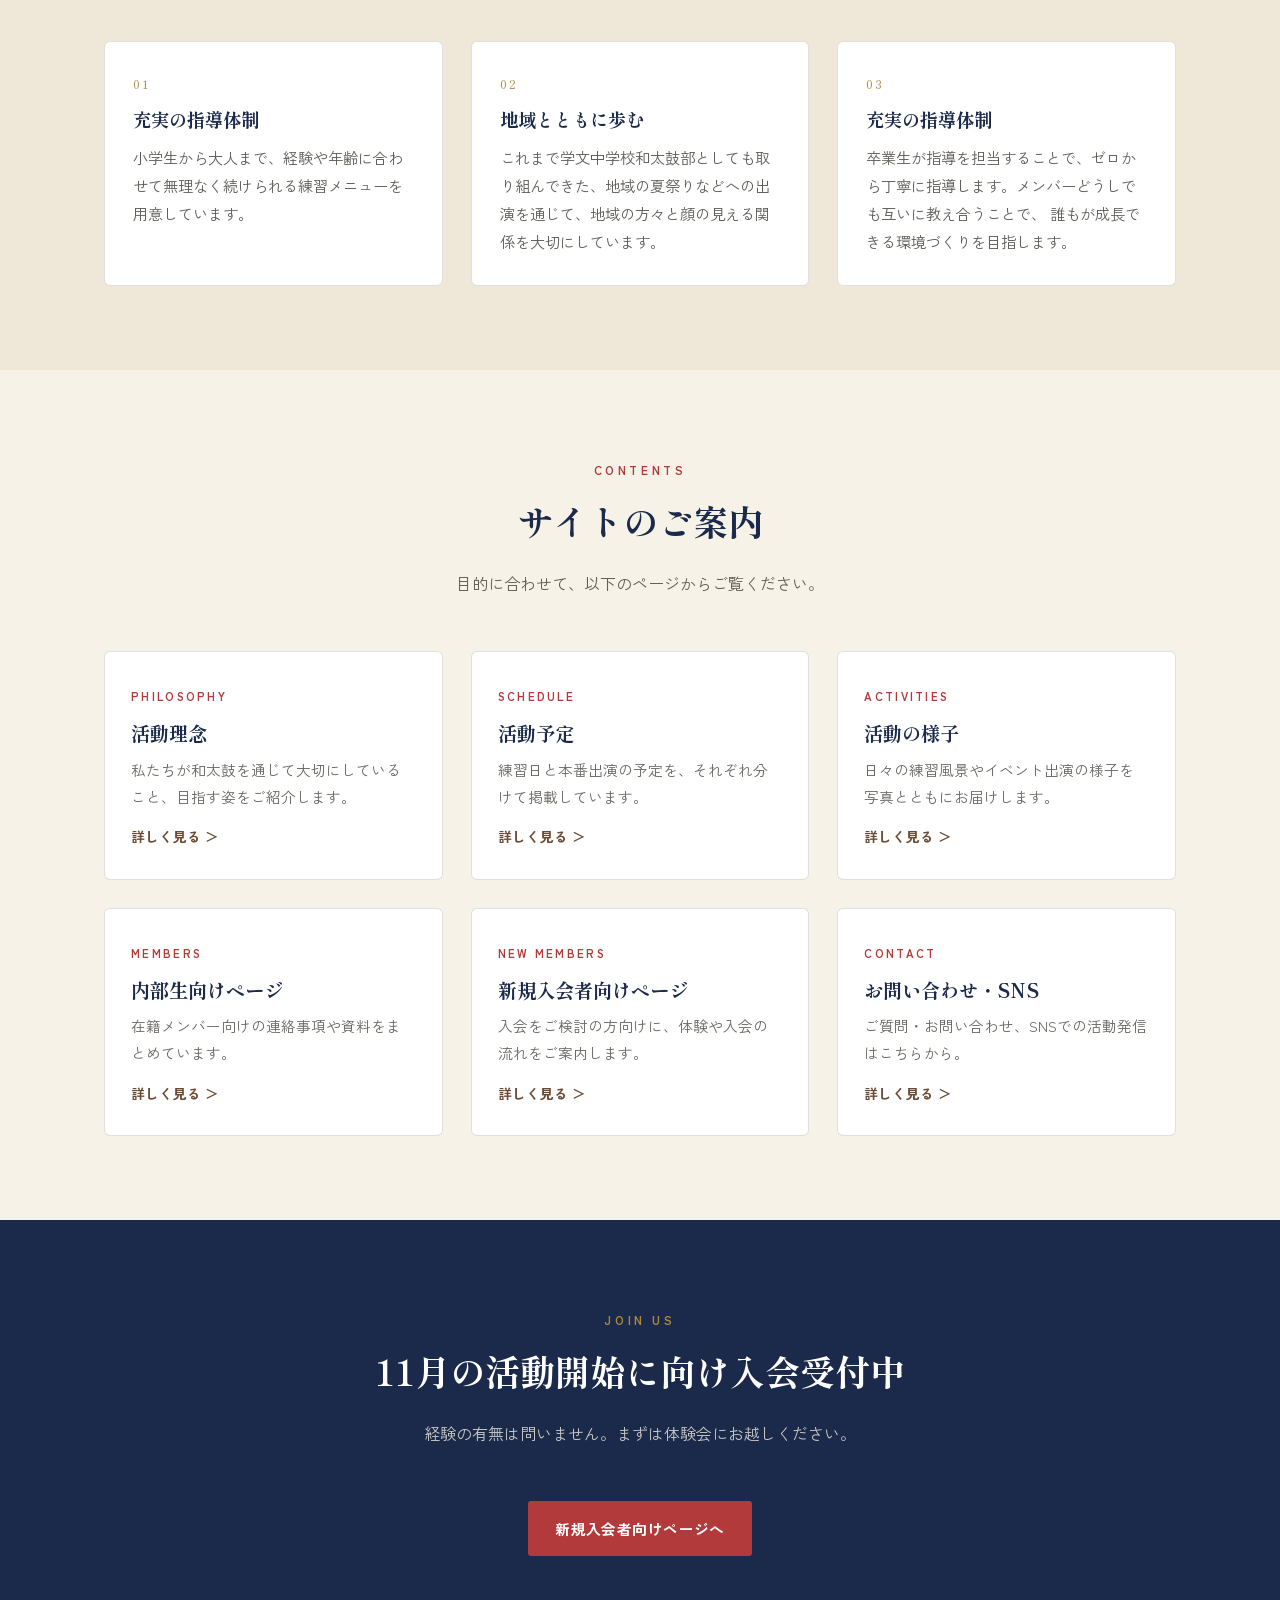
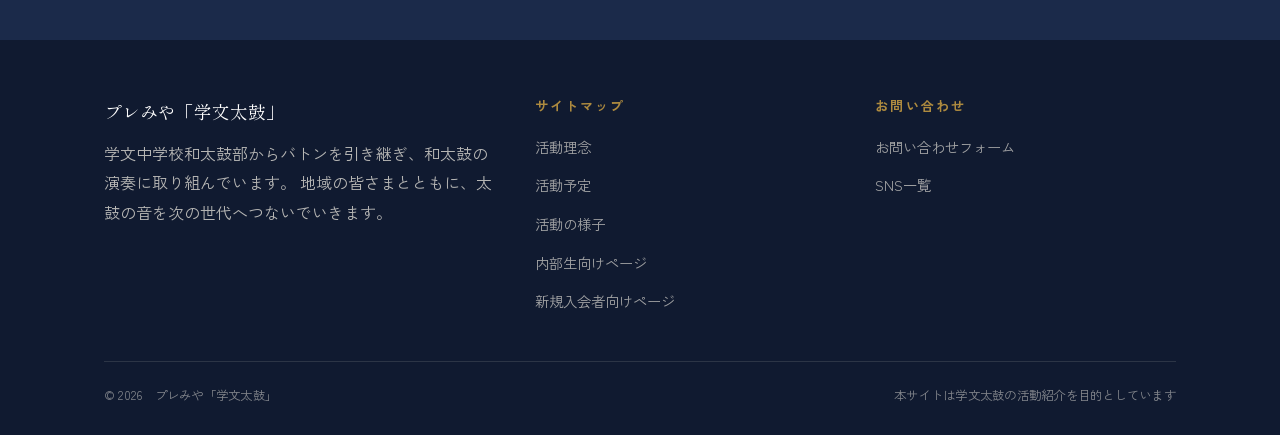
==== commit dfefe736: "Update index.html" ====
--- a/index.html
+++ b/index.html
@@ -205,12 +205,6 @@
         <p class="footer-brand">プレみや「学文太鼓」</p>
         <p>学文中学校和太鼓部からバトンを引き継ぎ、和太鼓の演奏に取り組んでいます。
           地域の皆さまとともに、太鼓の音を次の世代へつないでいきます。</p>
-        <div class="sns-row">
-          <a href="contact.html" aria-label="Instagram">IG</a>
-          <a href="contact.html" aria-label="X">X</a>
-          <a href="contact.html" aria-label="YouTube">YT</a>
-          <a href="contact.html" aria-label="LINE">LN</a>
-        </div>
       </div>
       <div>
         <h4>サイトマップ</h4>
@@ -237,6 +231,7 @@
   </div>
 </footer>
 
+
 <script src="main.js"></script>
 </body>
 </html>
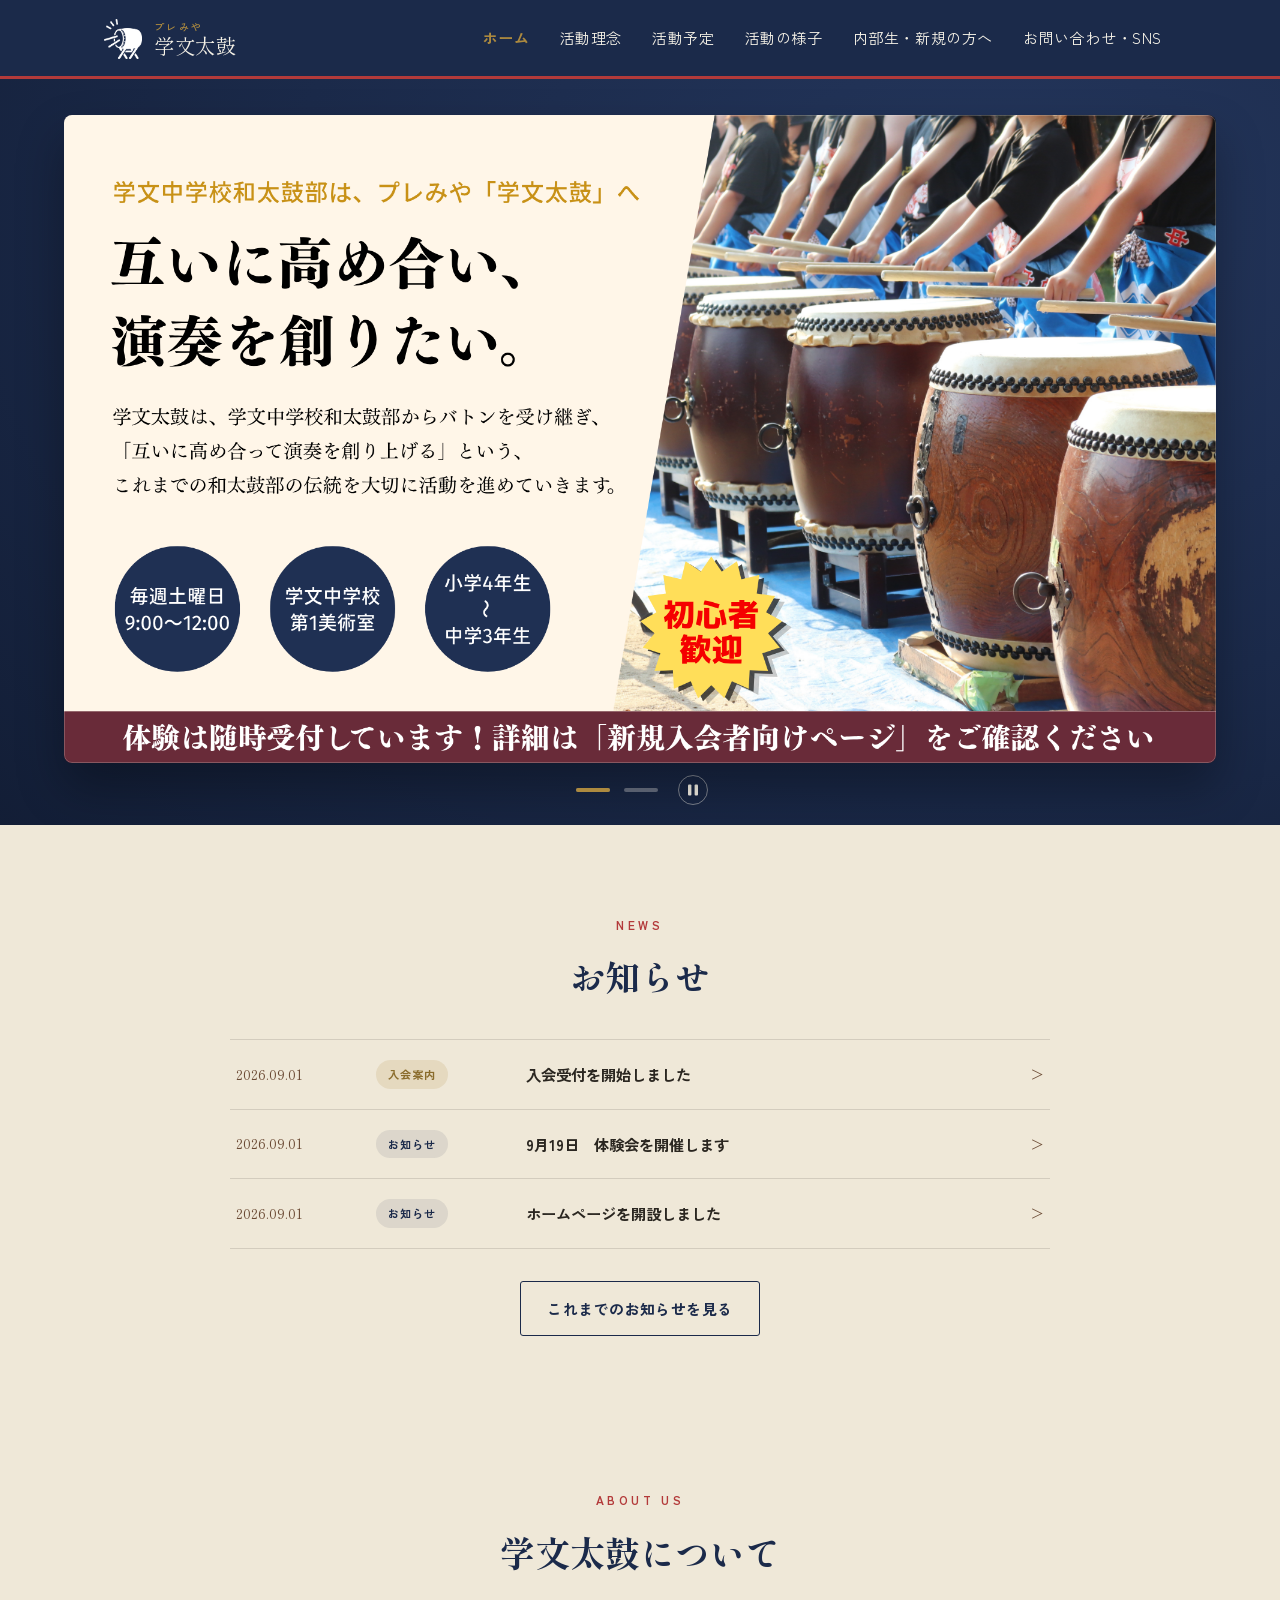
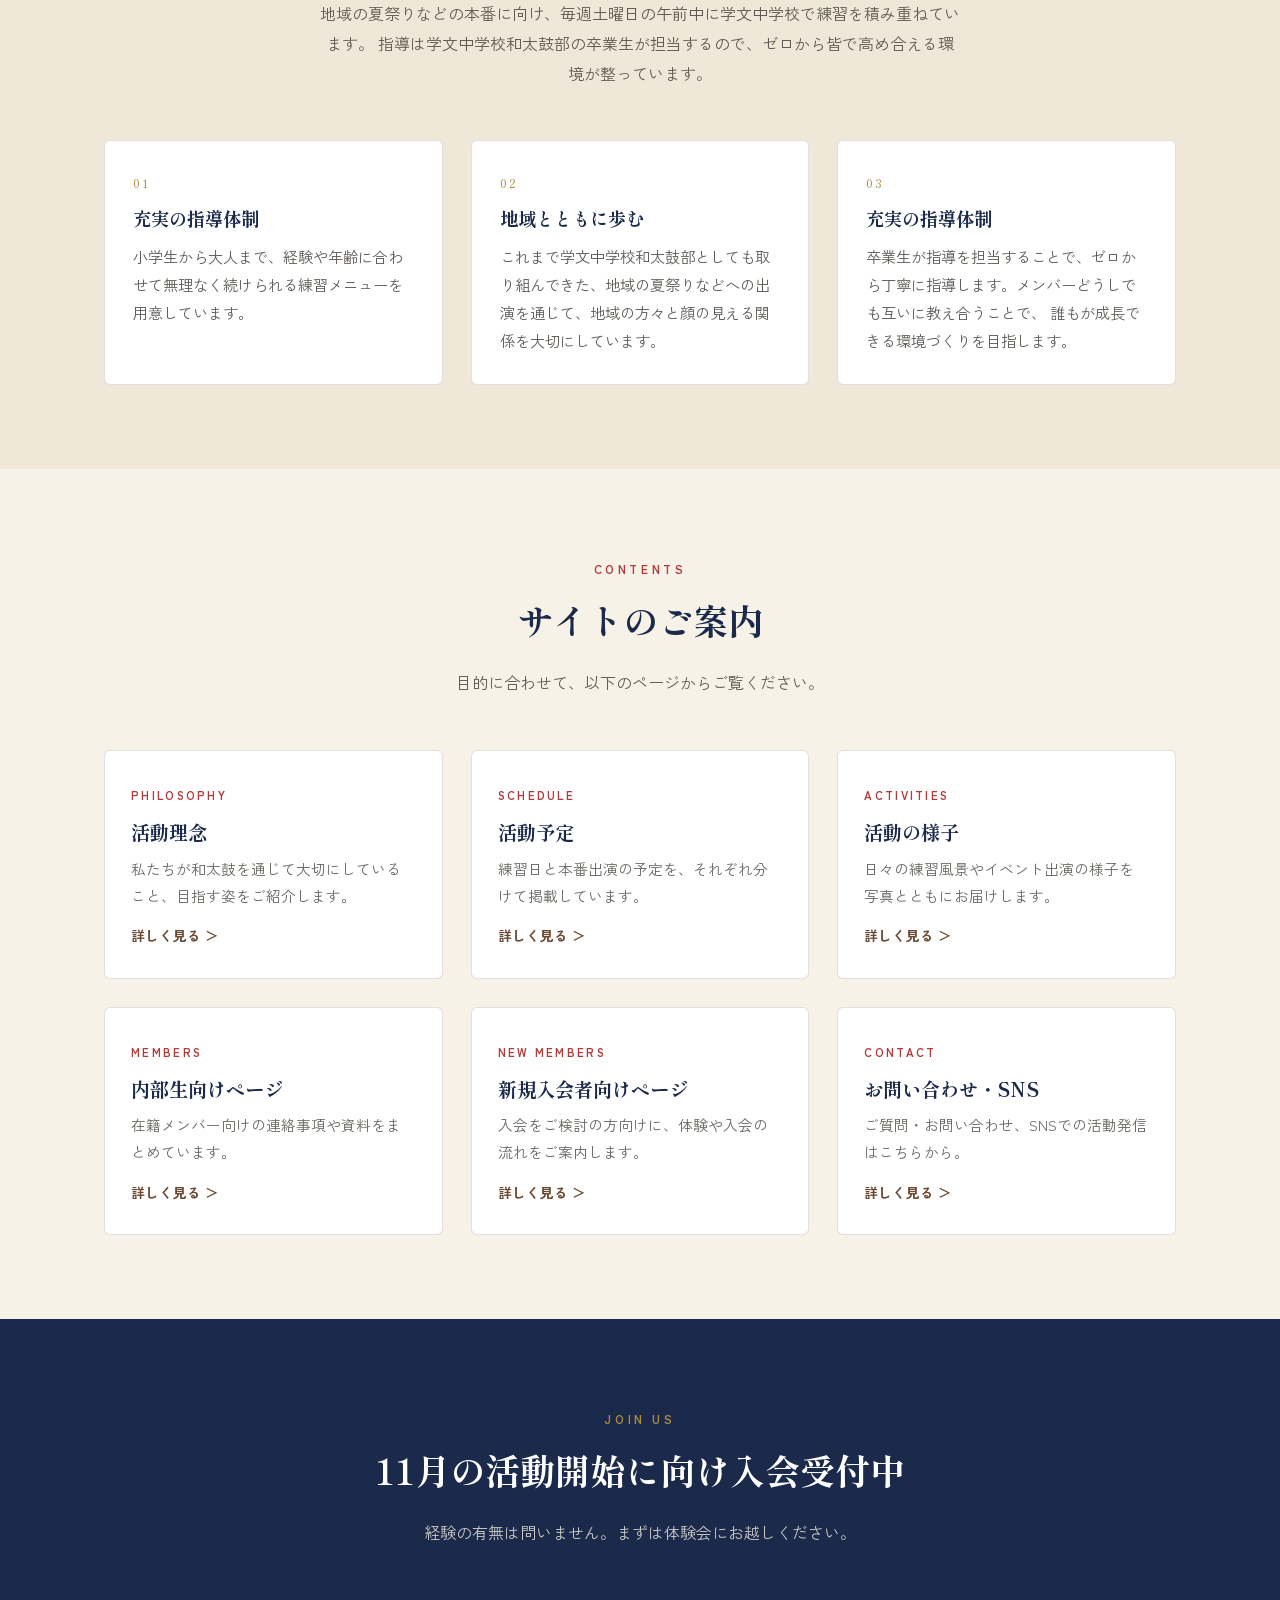
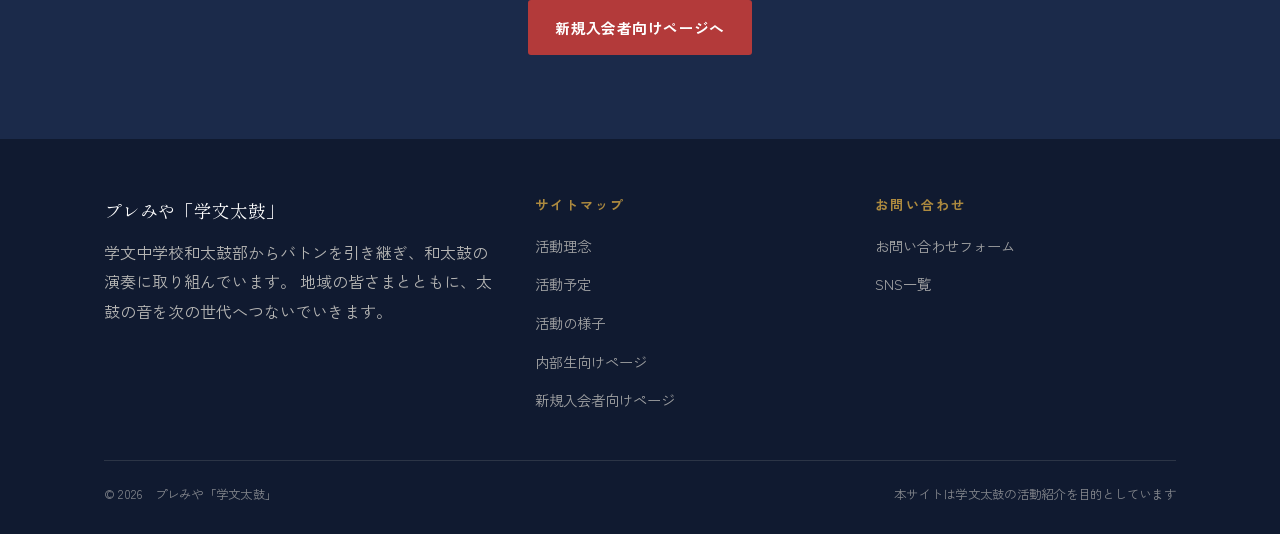
==== commit 073f01b8: "Add files via upload" ====
--- a/index.html
+++ b/index.html
@@ -4,7 +4,7 @@
 <meta charset="UTF-8">
 <meta name="viewport" content="width=device-width, initial-scale=1.0">
 <title>プレみや「学文太鼓」｜地域で受け継ぐ、和太鼓の音</title>
-<meta name="description" content="響-HIBIKI-は、部活動の地域移行をきっかけに生まれた和太鼓団体です。年齢を問わず、地域のみなさんと共に太鼓の音を響かせています。">
+<meta name="description" content="学文太鼓は学文中学校和太鼓部の活動を受け継ぎ、和太鼓の演奏を通して互いに高めあえる集団を目指します。">
 <link rel="preconnect" href="https://fonts.googleapis.com">
 <link rel="preconnect" href="https://fonts.gstatic.com" crossorigin>
 <link href="https://fonts.googleapis.com/css2?family=Shippori+Mincho:wght@500;700;800&family=Zen+Kaku+Gothic+New:wght@400;500;700;900&display=swap" rel="stylesheet">
@@ -47,26 +47,38 @@
 
 <main>
 
-  <section class="hero">
-    <div class="wrap">
-       <div class="hero-grid">
-        <div class="hero-copy">
-      <p class="hero-eyebrow">学文中学校和太鼓部は、プレみや「学文太鼓」へ</p>
-      <h1>互いに高め合い、<br>演奏を創りたい。</h1>
-      <p class="lead">学文太鼓は、学文中学校和太鼓部からバトンを受け継ぎ、『互いに高め合って演奏を創り上げる』
-                      というこれまでの和太鼓部の伝統を大切にした活動を進めていきます。</p>
-      <div class="hero-actions">
-        <a href="newcomers.html" class="btn btn-primary">入会・体験について</a>
-        <a href="philosophy.html" class="btn btn-ghost">活動理念を見る</a>
-      </div>
-    </div>
-    <div class="hero-media">
-          <img src="Drum_stage.JPG" alt="太鼓を打つメンバーの様子">
-          <p class="caption">夏祭りでの演奏の様子</p>
-        </div>
-       </div>
-    </div>
-  </section>
+  <!-- ▼ トップバナー(スライド) -->
+  <section class="hero-banner-section" aria-label="学文太鼓のご案内">
+    <h1 class="visually-hidden">プレみや「学文太鼓」</h1>
+
+    <div class="hero-banner" data-banner data-interval="6000" role="region" aria-roledescription="カルーセル" aria-label="入会案内バナー">
+      <div class="banner-viewport" aria-live="off">
+        <a class="banner-slide is-active" href="newcomers.html" aria-label="1枚目:入会・体験のご案内ページへ">
+          <img src="学文太鼓_バナー1.png" alt="学文太鼓 バナー1" width="1920" height="1080" fetchpriority="high" decoding="async">
+        </a>
+        <a class="banner-slide" href="newcomers.html" aria-label="2枚目:入会・体験のご案内ページへ" aria-hidden="true">
+          <img src="学文太鼓_バナー2.png" alt="学文太鼓 バナー2" width="1920" height="1080" decoding="async">
+        </a>
+
+        <button type="button" class="banner-arrow prev" aria-label="前のバナーを表示">
+          <svg width="20" height="20" viewBox="0 0 20 20" fill="none" aria-hidden="true"><path d="M12.5 4 6.5 10l6 6" stroke="currentColor" stroke-width="2" stroke-linecap="round" stroke-linejoin="round"/></svg>
+        </button>
+        <button type="button" class="banner-arrow next" aria-label="次のバナーを表示">
+          <svg width="20" height="20" viewBox="0 0 20 20" fill="none" aria-hidden="true"><path d="m7.5 4 6 6-6 6" stroke="currentColor" stroke-width="2" stroke-linecap="round" stroke-linejoin="round"/></svg>
+        </button>
+      </div>
+
+      <div class="banner-controls">
+        <button type="button" class="banner-dot is-active" aria-label="1枚目のバナーを表示" aria-current="true"><span class="bar"><span class="fill"></span></span></button>
+        <button type="button" class="banner-dot" aria-label="2枚目のバナーを表示"><span class="bar"><span class="fill"></span></span></button>
+        <button type="button" class="banner-toggle" aria-label="自動切り替えを停止" aria-pressed="false">
+          <svg class="icon-pause" width="14" height="14" viewBox="0 0 14 14" fill="currentColor" aria-hidden="true"><rect x="2" y="1.5" width="3.4" height="11" rx="1"/><rect x="8.6" y="1.5" width="3.4" height="11" rx="1"/></svg>
+          <svg class="icon-play" width="14" height="14" viewBox="0 0 14 14" fill="currentColor" aria-hidden="true"><path d="M3.5 1.8v10.4a.6.6 0 0 0 .9.5l8.2-5.2a.6.6 0 0 0 0-1L4.4 1.3a.6.6 0 0 0-.9.5Z"/></svg>
+        </button>
+      </div>
+    </div>
+  </section>
+  <!-- ▲ トップバナーここまで -->
 
    <section class="section" style="padding-bottom:64px;">
     <div class="wrap">
--- a/style.css
+++ b/style.css
@@ -703,3 +703,181 @@
   .gallery{grid-template-columns:1fr;}
   .wrap{padding:0 18px;}
 }
+
+/* ============================================================
+   トップバナー(スライド) 1920x1080 / 16:9
+============================================================ */
+.visually-hidden{
+  position:absolute !important;
+  width:1px; height:1px; margin:-1px; padding:0;
+  overflow:hidden; clip:rect(0,0,0,0);
+  white-space:nowrap; border:0;
+}
+
+.hero-banner-section{
+  background:radial-gradient(120% 140% at 78% 18%, #24365c 0%, var(--indigo) 46%, var(--indigo-deep) 100%);
+  padding:36px 0 20px;
+  overflow:hidden;
+}
+.hero-banner{
+  --banner-interval:6s;
+  max-width:1200px; margin:0 auto; padding:0 24px;
+}
+.banner-viewport{
+  position:relative;
+  aspect-ratio:16/9;
+  border-radius:8px;
+  overflow:hidden;
+  background:var(--indigo-deep);
+  box-shadow:0 24px 48px rgba(0,0,0,0.32);
+}
+.banner-viewport::after{
+  content:"";
+  position:absolute; inset:0; z-index:3;
+  border:1px solid rgba(246,242,231,0.22);
+  border-radius:8px;
+  pointer-events:none;
+}
+
+/* スライド(クロスフェード) */
+.banner-slide{
+  position:absolute; inset:0;
+  display:block;
+  opacity:0; visibility:hidden;
+  transition:opacity .9s ease, visibility 0s linear .9s;
+}
+.banner-slide.is-active{
+  opacity:1; visibility:visible;
+  transition:opacity .9s ease, visibility 0s;
+  z-index:1;
+}
+.banner-slide img{
+  width:100%; height:100%;
+  object-fit:cover; display:block;
+}
+.banner-slide:focus-visible{outline:3px solid var(--gold); outline-offset:-6px;}
+
+/* 前へ/次へ */
+.banner-arrow{
+  position:absolute; top:50%; transform:translateY(-50%);
+  z-index:4;
+  width:46px; height:46px; border-radius:50%;
+  display:flex; align-items:center; justify-content:center;
+  border:1px solid rgba(246,242,231,0.55);
+  background:rgba(16,26,48,0.55);
+  color:#fff; cursor:pointer;
+  opacity:0;
+  transition:opacity .25s ease, background .2s ease;
+}
+.banner-arrow.prev{left:16px;}
+.banner-arrow.next{right:16px;}
+.hero-banner:hover .banner-arrow,
+.banner-arrow:focus-visible{opacity:1;}
+.banner-arrow:hover{background:rgba(179,58,58,0.9);}
+
+/* インジケーター(進行バー付き) */
+.banner-controls{
+  display:flex; align-items:center; justify-content:center;
+  gap:6px; margin-top:12px;
+}
+.banner-dot{
+  background:none; border:0; padding:12px 4px; cursor:pointer;
+}
+.banner-dot .bar{
+  display:block; position:relative; overflow:hidden;
+  width:34px; height:4px; border-radius:2px;
+  background:rgba(246,242,231,0.3);
+  transition:background .2s ease;
+}
+.banner-dot:hover .bar{background:rgba(246,242,231,0.5);}
+.banner-dot .fill{
+  position:absolute; top:0; bottom:0; left:0;
+  width:0; background:var(--gold);
+}
+.banner-dot.is-active .fill{
+  animation:bannerFill var(--banner-interval) linear forwards;
+}
+@keyframes bannerFill{from{width:0;} to{width:100%;}}
+.hero-banner.is-paused .banner-dot.is-active .fill{animation-play-state:paused;}
+
+/* 一時停止/再生ボタン */
+.banner-toggle{
+  width:30px; height:30px; margin-left:10px;
+  border-radius:50%;
+  border:1px solid rgba(246,242,231,0.45);
+  background:transparent; color:var(--paper-soft);
+  display:flex; align-items:center; justify-content:center;
+  cursor:pointer;
+  transition:background .2s ease;
+}
+.banner-toggle:hover{background:rgba(246,242,231,0.14);}
+.banner-toggle .icon-play{display:none;}
+.banner-toggle[aria-pressed="true"] .icon-play{display:block;}
+.banner-toggle[aria-pressed="true"] .icon-pause{display:none;}
+
+/* アニメーションを減らす設定のとき:自動切り替えなし・フェードなし */
+@media (prefers-reduced-motion: reduce){
+  .banner-slide, .banner-slide.is-active{transition:none;}
+  .banner-dot.is-active .fill{animation:none; width:100%;}
+}
+
+/* タッチ端末:矢印は非表示(スワイプ+ドットで操作) */
+@media (hover:none){
+  .banner-arrow{display:none;}
+}
+
+@media (max-width:760px){
+  .hero-banner-section{padding:16px 0 8px;}
+  .hero-banner{padding:0 14px;}
+  .banner-viewport, .banner-viewport::after{border-radius:6px;}
+  .banner-viewport{box-shadow:0 14px 28px rgba(0,0,0,0.3);}
+  .banner-arrow{display:none;}
+  .banner-dot .bar{width:28px;}
+}
+
+/* ---------- お知らせ欄:スマホ表示の折り返し修正 ---------- */
+@media (max-width:760px){
+  .news-item{
+    grid-template-columns:1fr 20px;
+    grid-template-areas:
+      "date arrow"
+      "tag  tag"
+      "title title";
+    row-gap:8px;
+  }
+  .news-item time{grid-area:date;}
+  .news-item .arrow{grid-area:arrow;}
+  .news-tag{grid-area:tag;}
+  .news-item h3{grid-area:title;}
+}
+
+
+/* ---------- Googleカレンダー埋め込み(活動予定) ---------- */
+.calendar-embed-wrap{
+  max-width:100%; margin:0 auto;
+  background:#fff; border:1px solid var(--line); border-radius:8px;
+  padding:8px; overflow:hidden;
+}
+.calendar-embed{
+  position:relative; width:100%;
+  height:680px;
+}
+.calendar-embed iframe{
+  position:absolute; inset:0;
+  width:100%; height:100%; border:0;
+}
+.calendar-empty{
+  display:flex; align-items:center; justify-content:center;
+  height:100%; margin:0; color:var(--wood); font-size:.95rem;
+}
+.calendar-actions{
+  display:flex; justify-content:center; align-items:center; gap:14px;
+  flex-wrap:wrap; margin-top:22px;
+}
+.calendar-note{
+  text-align:center; font-size:.85rem; color:var(--wood);
+  max-width:640px; margin:18px auto 0;
+}
+@media (max-width:760px){
+  .calendar-embed{height:560px;}
+}
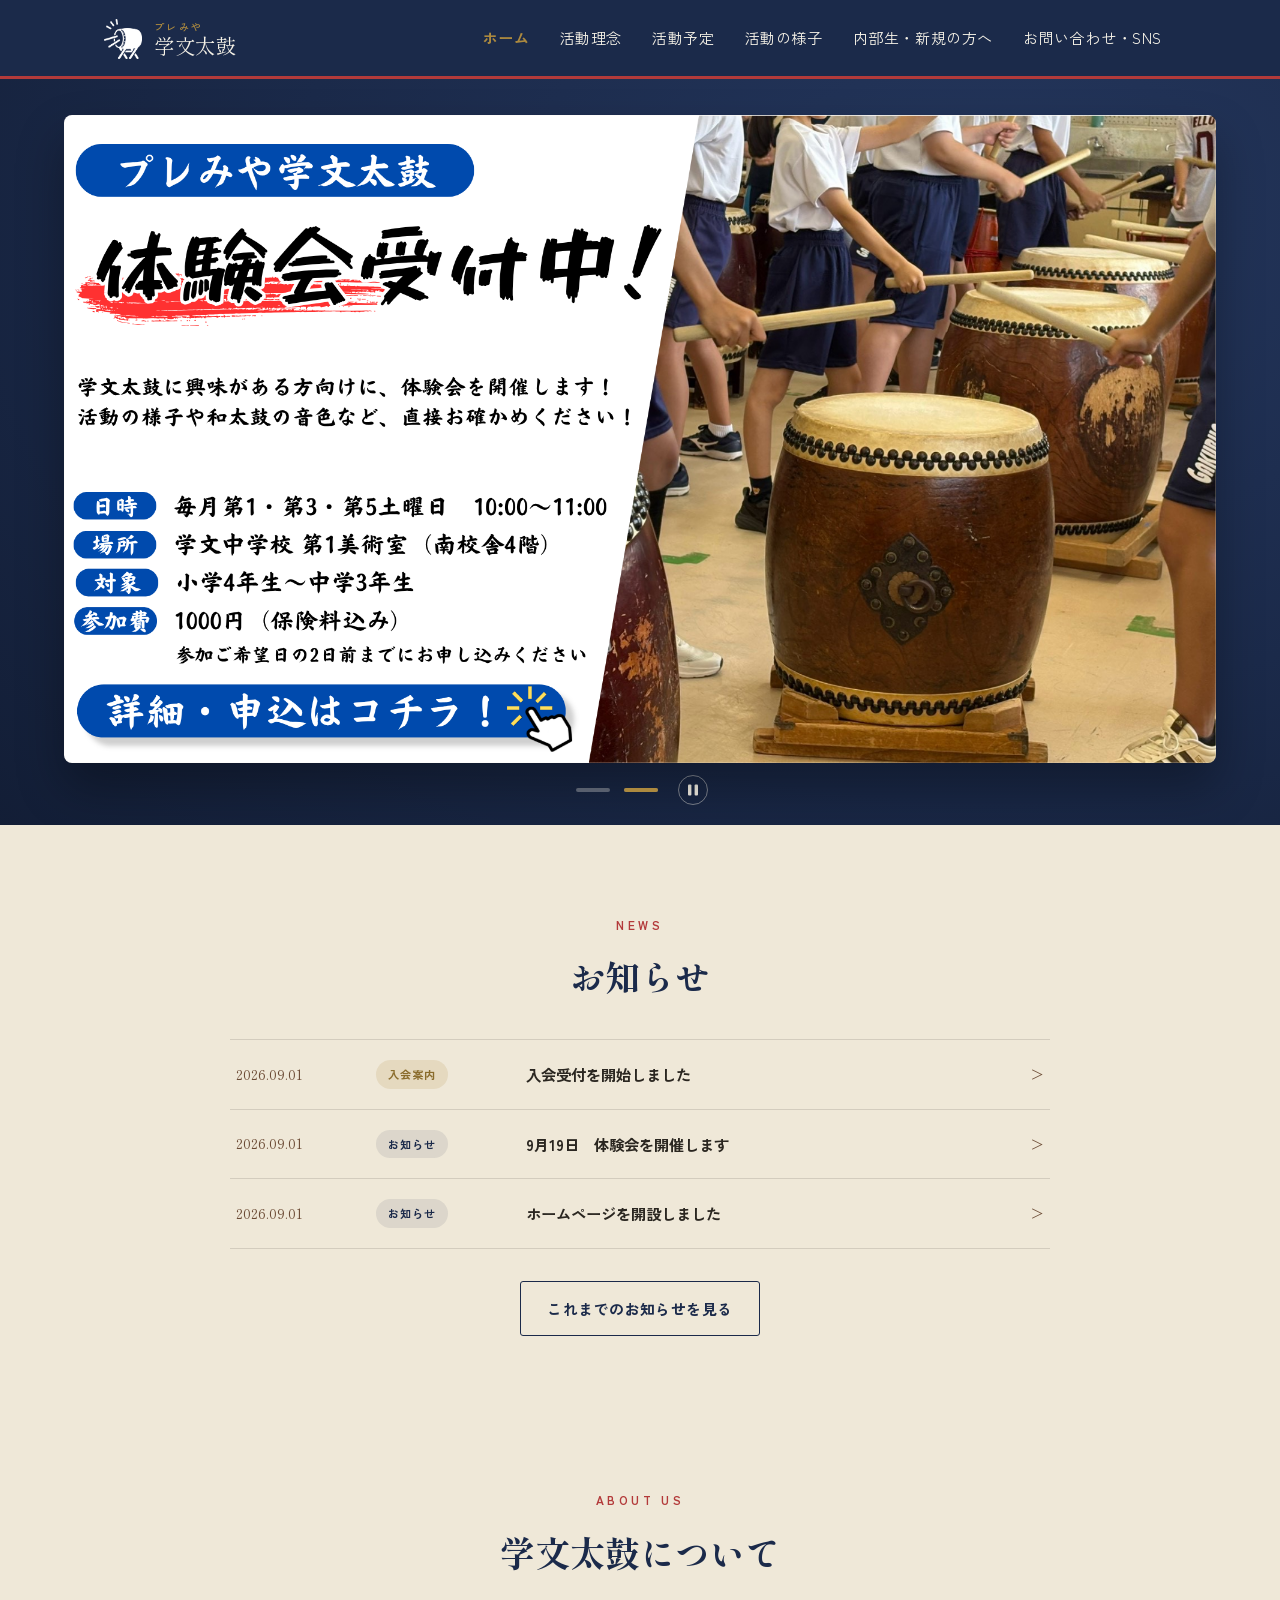
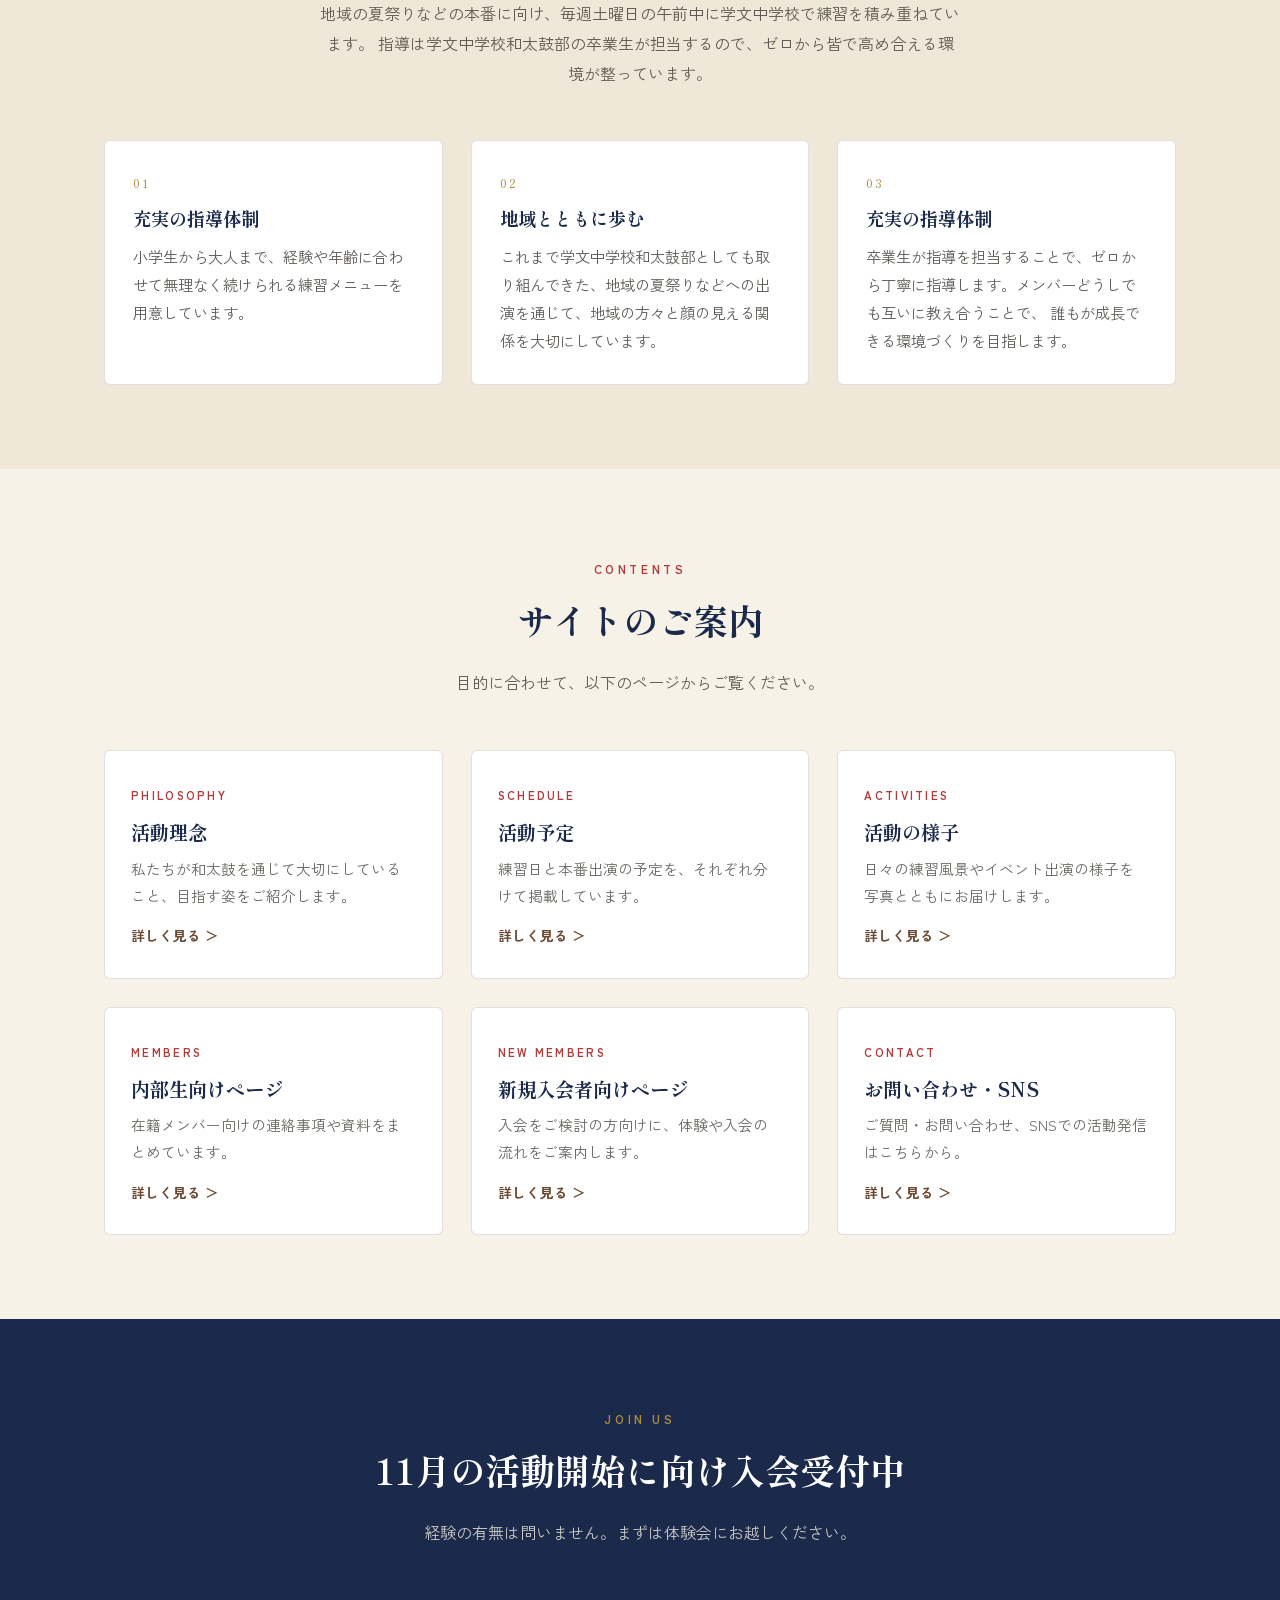
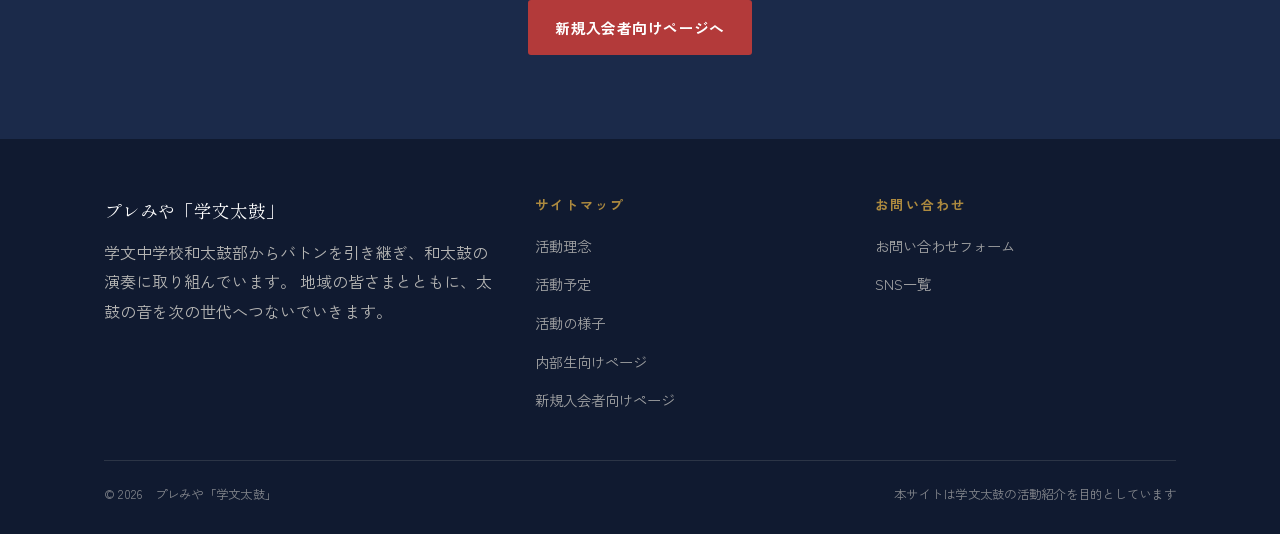
==== commit 35462986: "Update index.html" ====
--- a/index.html
+++ b/index.html
@@ -54,7 +54,7 @@
     <div class="hero-banner" data-banner data-interval="6000" role="region" aria-roledescription="カルーセル" aria-label="入会案内バナー">
       <div class="banner-viewport" aria-live="off">
         <a class="banner-slide is-active" href="newcomers.html" aria-label="1枚目:入会・体験のご案内ページへ">
-          <img src="学文太鼓_バナー1.png" alt="学文太鼓 バナー1" width="1920" height="1080" fetchpriority="high" decoding="async">
+          <img src="学文太鼓_バナー_サンテレビ.png" alt="学文太鼓 バナー1" width="1920" height="1080" fetchpriority="high" decoding="async">
         </a>
         <a class="banner-slide" href="newcomers.html" aria-label="2枚目:入会・体験のご案内ページへ" aria-hidden="true">
           <img src="学文太鼓_バナー2.png" alt="学文太鼓 バナー2" width="1920" height="1080" decoding="async">
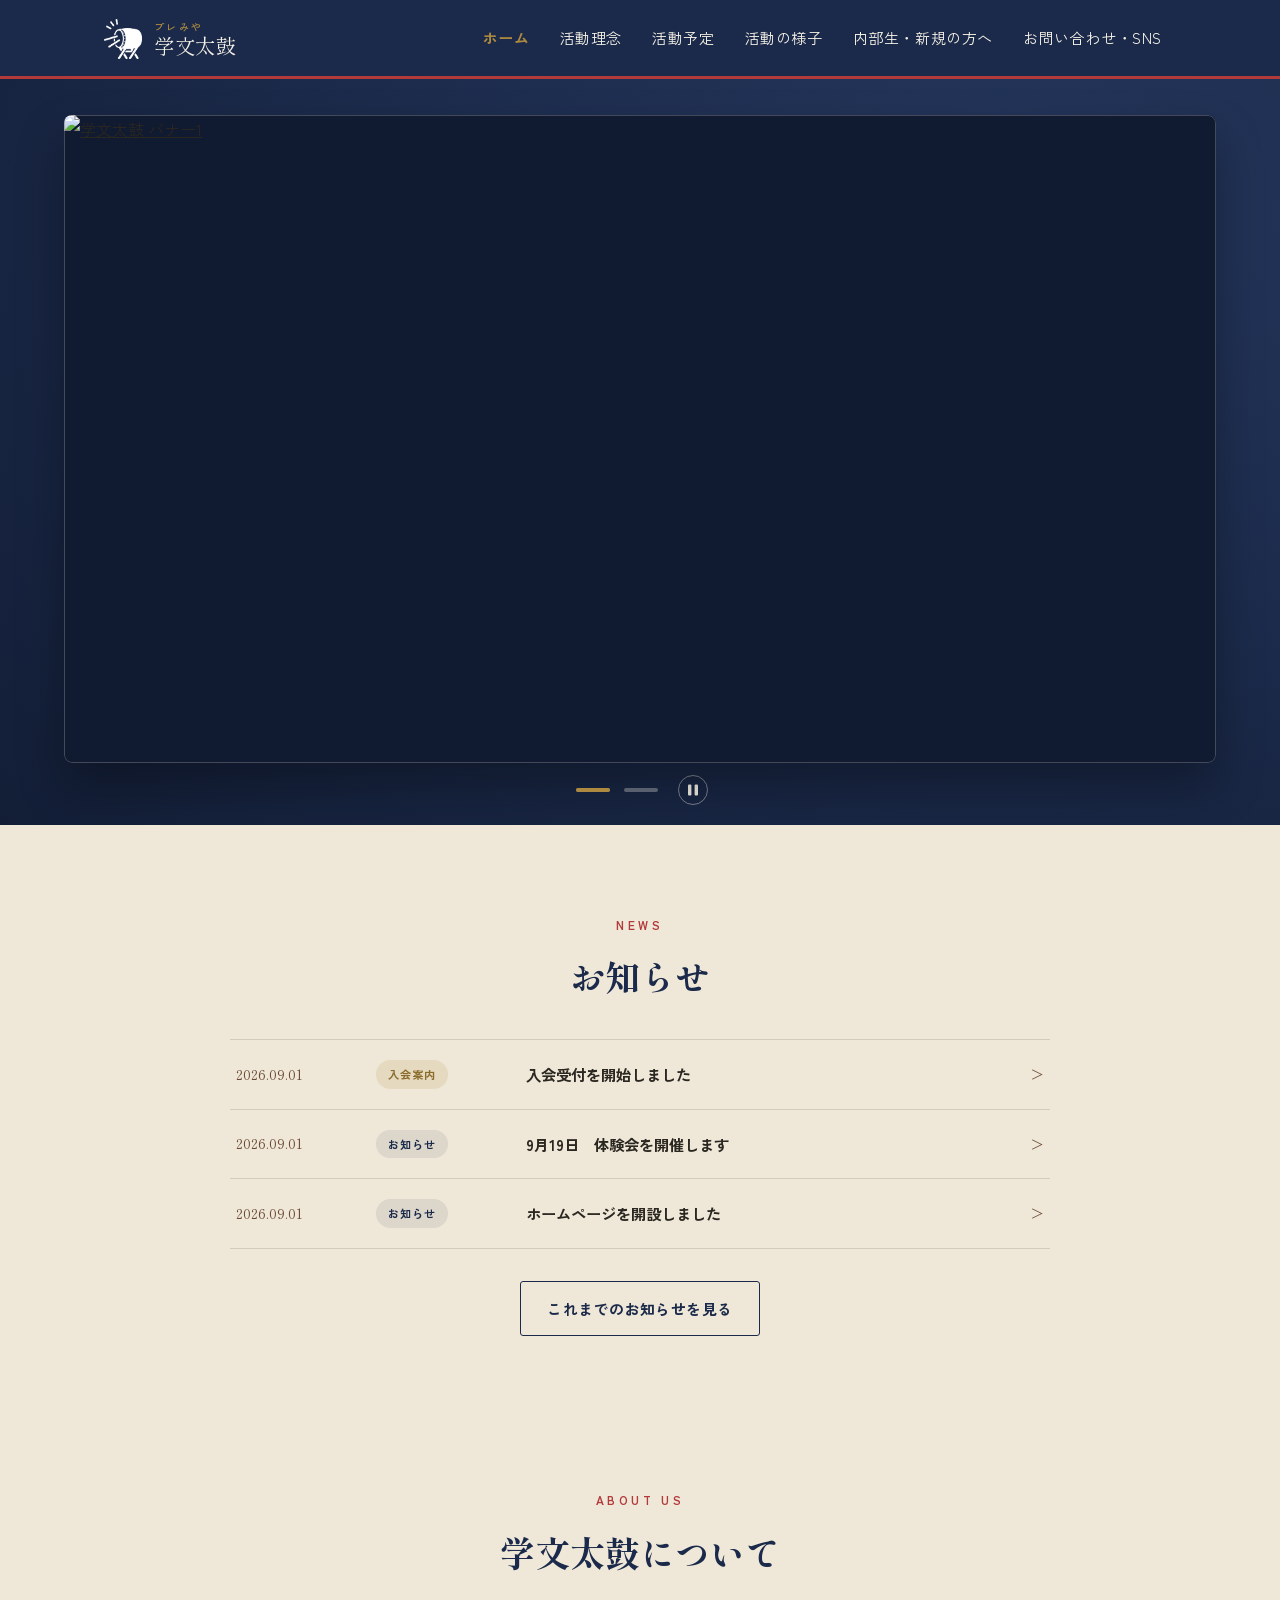
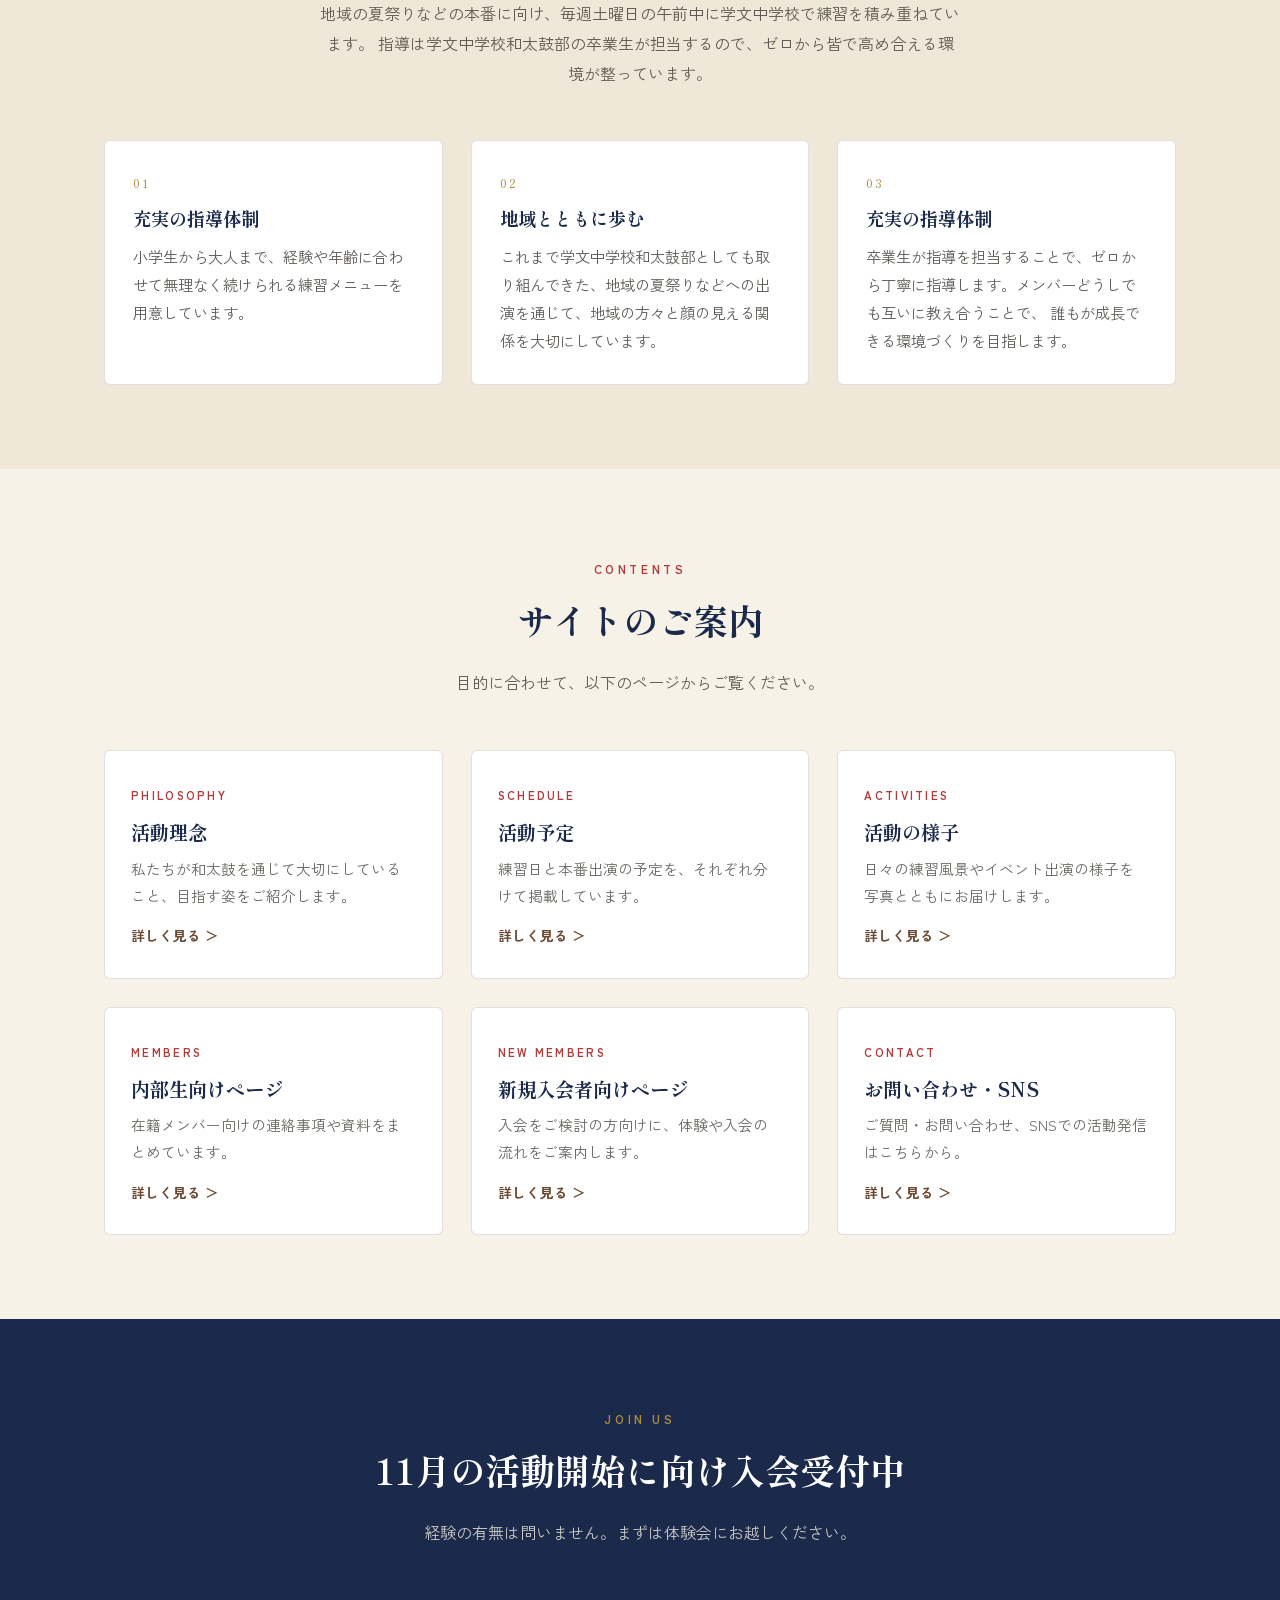
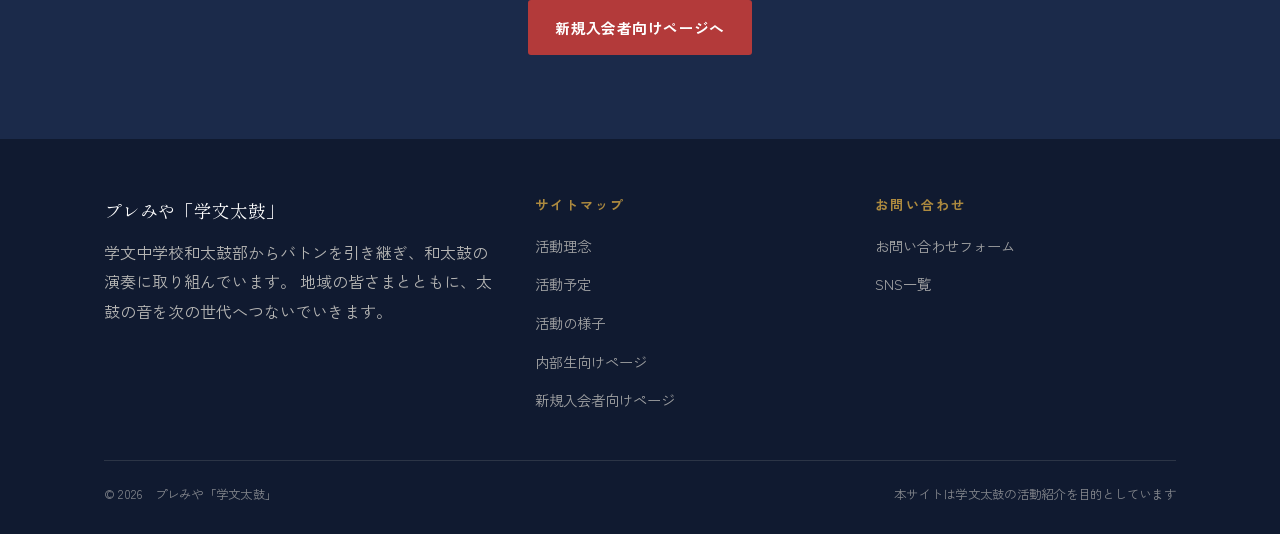
==== commit f47a02d8: "Update index.html" ====
--- a/index.html
+++ b/index.html
@@ -53,8 +53,8 @@
 
     <div class="hero-banner" data-banner data-interval="6000" role="region" aria-roledescription="カルーセル" aria-label="入会案内バナー">
       <div class="banner-viewport" aria-live="off">
-        <a class="banner-slide is-active" href="newcomers.html" aria-label="1枚目:入会・体験のご案内ページへ">
-          <img src="学文太鼓_バナー_サンテレビ.png" alt="学文太鼓 バナー1" width="1920" height="1080" fetchpriority="high" decoding="async">
+        <a class="banner-slide is-active" href="https://youtu.be/_viqEcPfsmI?si=lq1VOIf8_FDscDkK&t=416" aria-label="アーカイブはコチラ">
+          <img src="学文太鼓_バナー_サンテレビ2.png" alt="学文太鼓 バナー1" width="1920" height="1080" fetchpriority="high" decoding="async">
         </a>
         <a class="banner-slide" href="newcomers.html" aria-label="2枚目:入会・体験のご案内ページへ" aria-hidden="true">
           <img src="学文太鼓_バナー2.png" alt="学文太鼓 バナー2" width="1920" height="1080" decoding="async">
